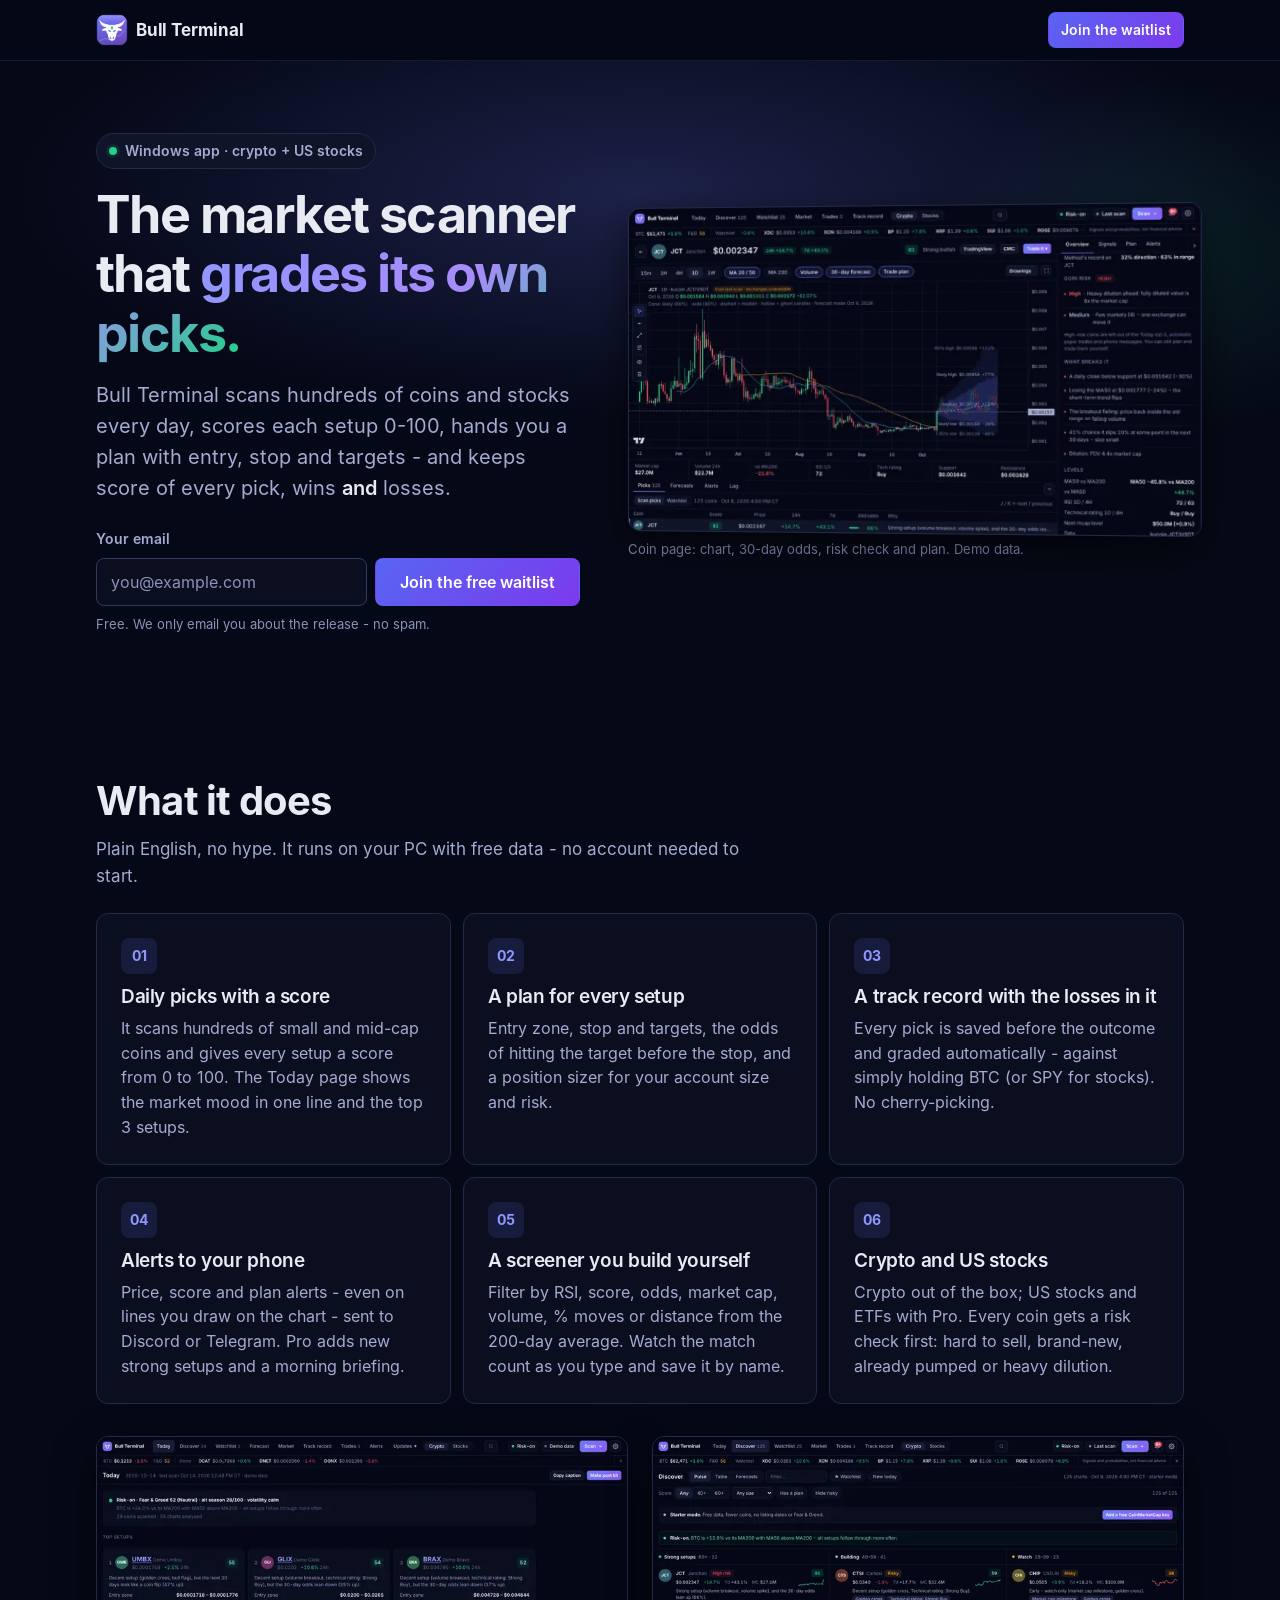
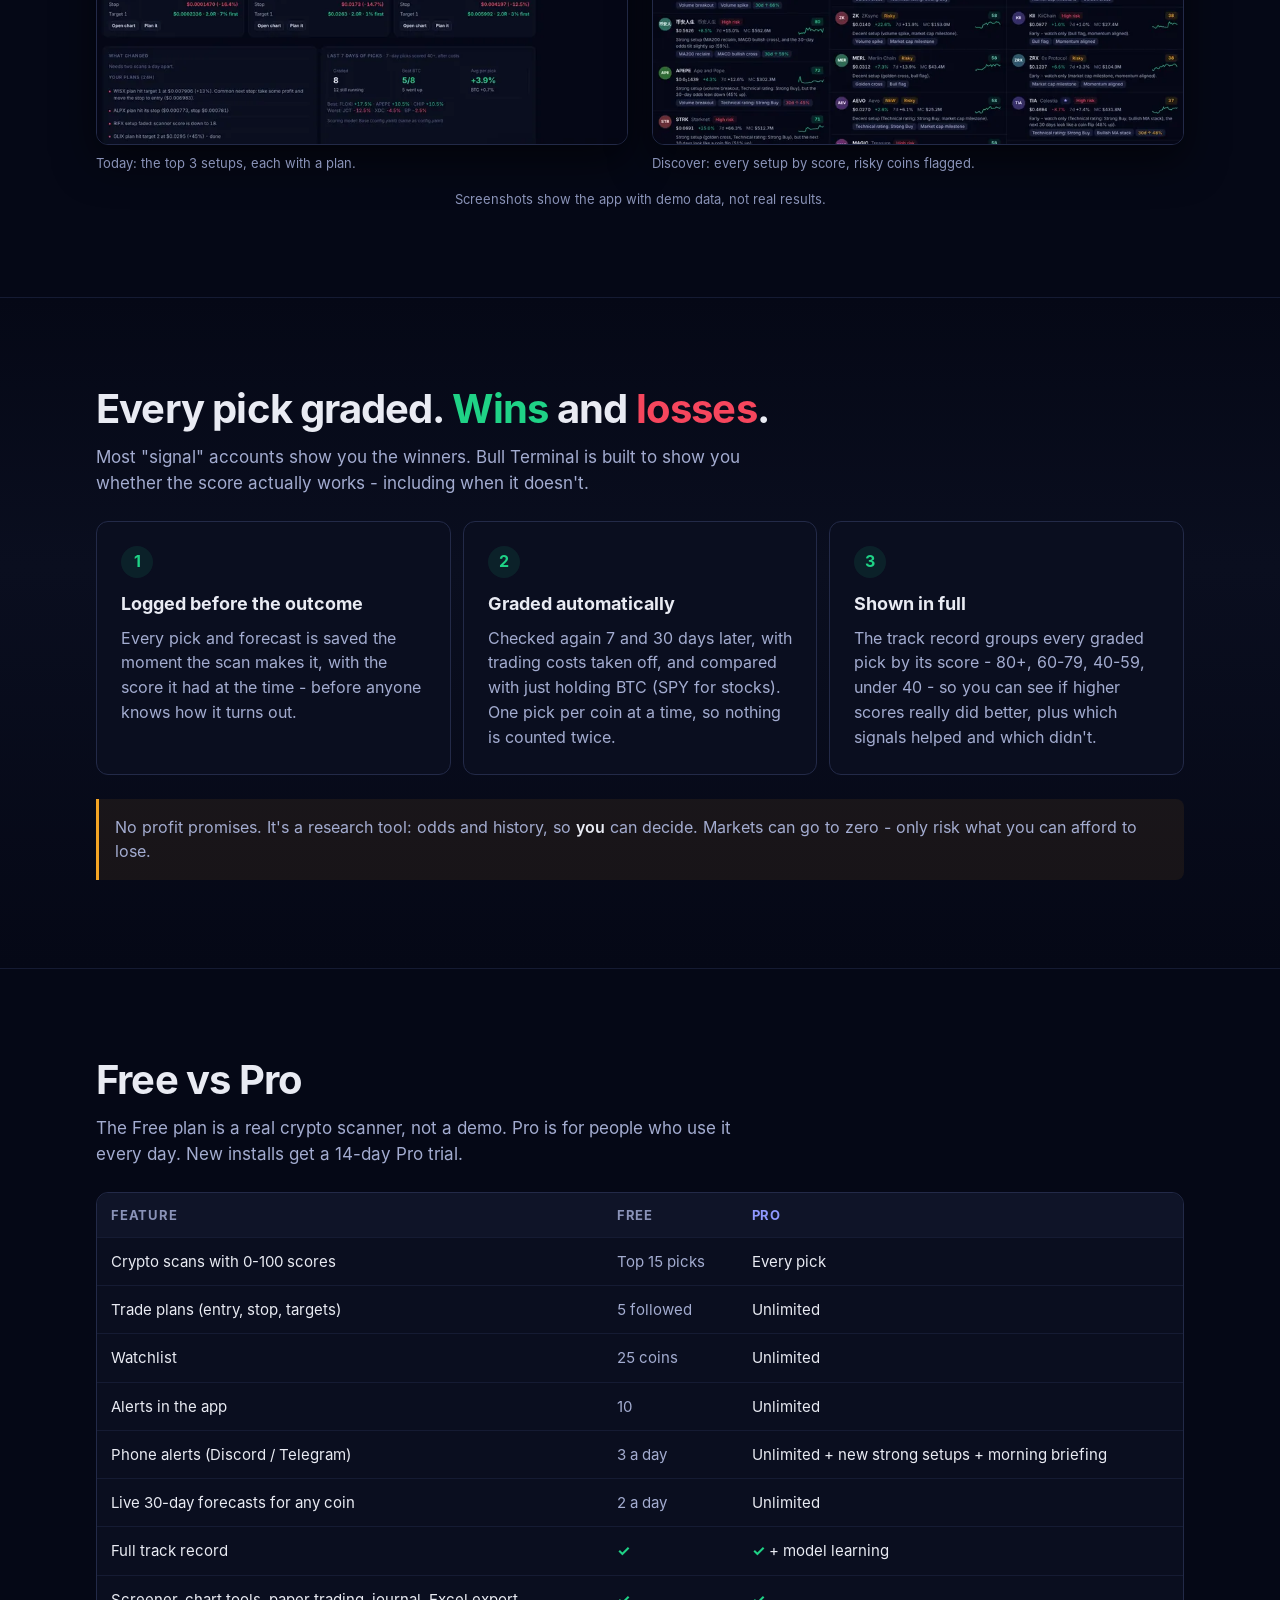
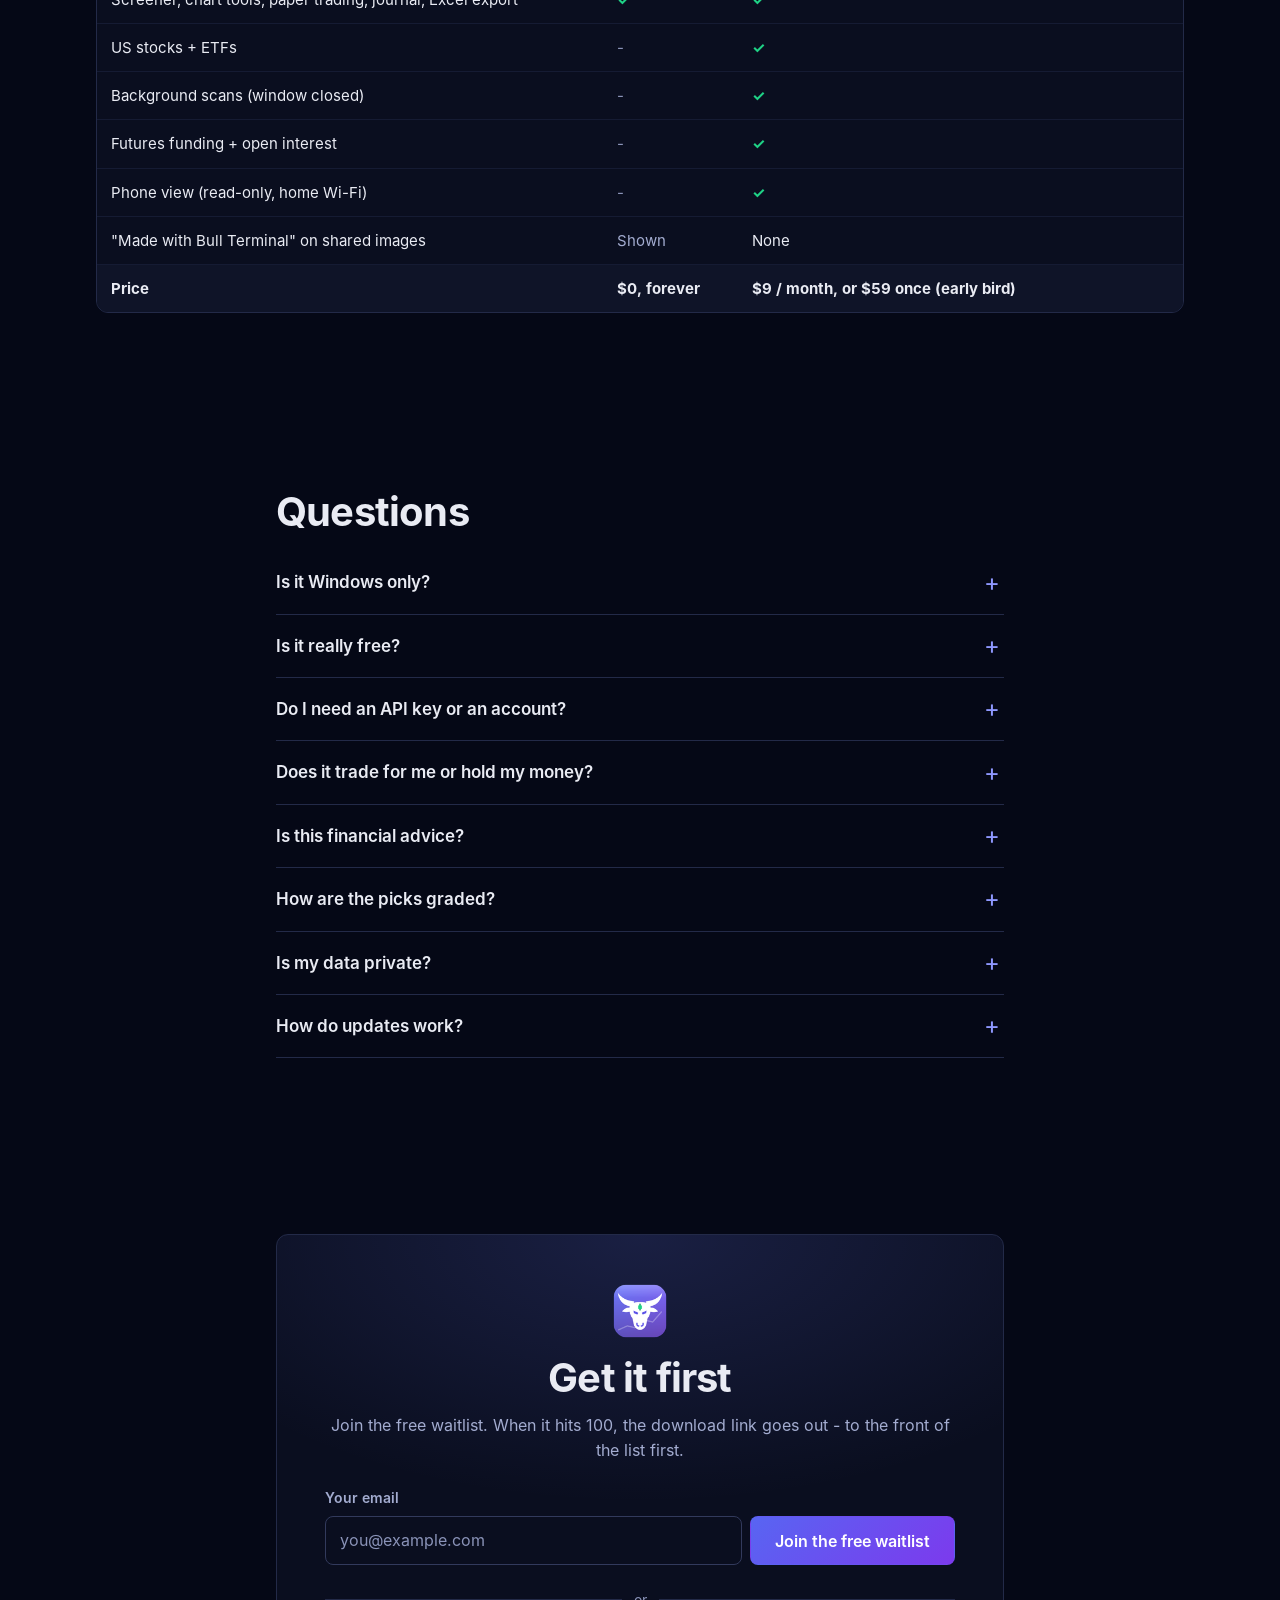
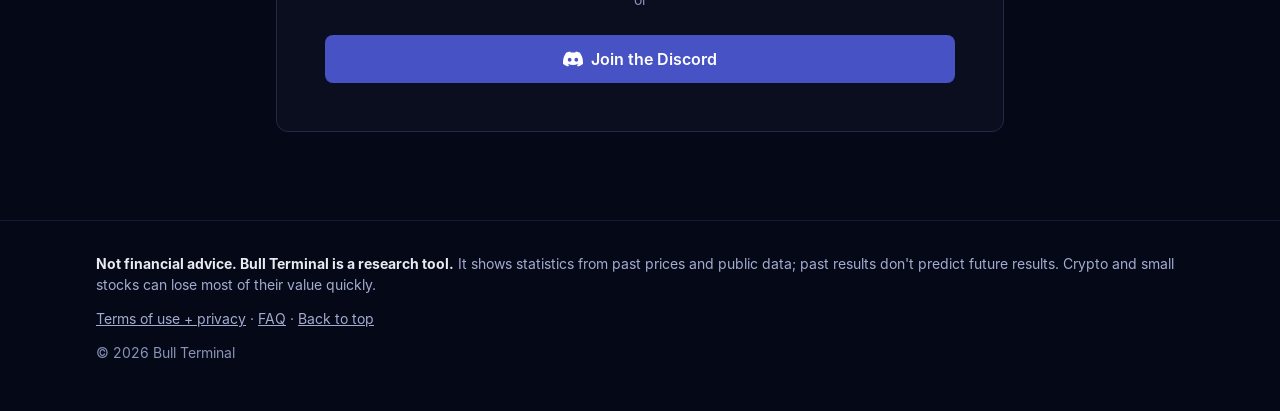
==== index.html @ 9eb9572c "Publish waitlist site" ====
<!doctype html>
<html lang="en">
<head>
<meta charset="utf-8">
<meta name="viewport" content="width=device-width, initial-scale=1">
<title>Bull Terminal - crypto + stock scanner that grades its own picks</title>
<meta name="description" content="Bull Terminal is a Windows app that scans crypto and US stocks, scores every setup 0-100, gives you a plan with entry, stop and targets - and grades every pick, wins and losses. Join the free waitlist.">
<meta name="theme-color" content="#050816">
<link rel="icon" href="favicon.ico" sizes="any">
<link rel="icon" href="img/favicon-32.png" type="image/png" sizes="32x32">
<link rel="apple-touch-icon" href="img/apple-touch-icon.png">

<!-- Share previews. After you connect a domain, change the two "og:url"/"og:image" style addresses to full ones (see README). -->
<meta property="og:type" content="website">
<meta property="og:site_name" content="Bull Terminal">
<meta property="og:title" content="Bull Terminal - the scanner that grades its own picks">
<meta property="og:description" content="Daily crypto + stock picks with a score and a plan, alerts to your phone, and a track record that shows the losses too. Free waitlist.">
<meta property="og:image" content="https://bull-terminal.github.io/bull-terminal-releases/img/share-1200x630.jpg">
<meta property="og:image:width" content="1200">
<meta property="og:image:height" content="630">
<meta property="og:image:alt" content="Bull Terminal logo with the line: the scanner that grades its own picks">
<meta property="og:url" content="https://bull-terminal.github.io/bull-terminal-releases/">
<meta name="twitter:card" content="summary_large_image">
<meta name="twitter:title" content="Bull Terminal - the scanner that grades its own picks">
<meta name="twitter:description" content="Daily crypto + stock picks with a score and a plan, alerts to your phone, and a track record that shows the losses too.">
<meta name="twitter:image" content="https://bull-terminal.github.io/bull-terminal-releases/img/share-1200x630.jpg">

<link rel="preload" href="fonts/Inter-Bold.woff2" as="font" type="font/woff2" crossorigin>
<link rel="stylesheet" href="css/site.css">
<script src="js/main.js" defer></script>
</head>
<body>
<a class="skip" href="#main">Skip to content</a>

<header class="top">
  <div class="wrap top-in">
    <a class="brand" href="#top" aria-label="Bull Terminal - back to top">
      <img src="img/logo-96.png" width="32" height="32" alt="">
      <span>Bull Terminal</span>
    </a>
    <a class="btn sm" href="#join">Join the waitlist</a>
  </div>
</header>

<main id="main">

<!-- 1. HERO -->
<section class="hero" id="top">
  <div class="wrap hero-in">
    <div class="hero-copy">
      <p class="eyebrow"><span class="dot" aria-hidden="true"></span> Windows app · crypto + US stocks</p>
      <h1>The market scanner that <span class="grad">grades its own picks.</span></h1>
      <p class="lead">Bull Terminal scans hundreds of coins and stocks every day, scores each setup 0-100, hands you a plan with entry, stop and targets - and keeps score of every pick, wins <em>and</em> losses.</p>

      <form class="signup" action="soon.html" method="get" data-waitlist>
        <label for="email-1">Your email</label>
        <div class="field-row">
          <input id="email-1" type="email" name="email" autocomplete="email" inputmode="email" placeholder="you@example.com" required>
          <button class="btn" type="submit">Join the free waitlist</button>
        </div>
        <input type="hidden" name="ref" value="" data-ref>
        <input type="hidden" name="source" value="hero">
        <p class="fine">Free. We only email you about the release - no spam.</p>
        <p class="msg" role="status" aria-live="polite" data-msg></p>
      </form>
    </div>

    <figure class="shot hero-shot">
      <img src="img/hero-coin-760.webp"
           srcset="img/hero-coin-760.webp 760w, img/hero-coin-1400.webp 1400w"
           sizes="(min-width: 960px) 620px, 100vw"
           width="1400" height="810" fetchpriority="high"
           alt="Bull Terminal coin page: a candle chart with moving averages and a 30-day forecast cone, a trade plan, and a coin-risk panel listing liquidity and dilution warnings.">
      <figcaption>Coin page: chart, 30-day odds, risk check and plan. Demo data.</figcaption>
    </figure>
  </div>
</section>

<!-- REFERRAL (shown after sign-up) -->
<section class="refer" id="refer" hidden aria-labelledby="refer-h" tabindex="-1">
  <div class="wrap">
    <div class="card refer-card">
      <p class="eyebrow ok"><span class="dot" aria-hidden="true"></span> You're on the list</p>
      <h2 id="refer-h">Move up the list - share your link</h2>
      <p class="muted">Every friend who joins through your link moves you closer to the front. When the waitlist hits 100, the download goes out to the front of the list first.</p>

      <label class="lbl" for="ref-link">Your link</label>
      <div class="field-row">
        <input id="ref-link" type="text" readonly data-ref-link>
        <button class="btn" type="button" data-copy="ref-link">Copy link</button>
      </div>

      <div class="posts">
        <div class="post">
          <label class="lbl" for="post-x">Post on X</label>
          <textarea id="post-x" rows="4" readonly data-post="x"></textarea>
          <button class="btn sec sm" type="button" data-copy="post-x">Copy</button>
        </div>
        <div class="post">
          <label class="lbl" for="post-tt">TikTok bio</label>
          <textarea id="post-tt" rows="2" readonly data-post="tiktok"></textarea>
          <button class="btn sec sm" type="button" data-copy="post-tt">Copy</button>
        </div>
        <div class="post">
          <label class="lbl" for="post-dc">Discord</label>
          <textarea id="post-dc" rows="4" readonly data-post="discord"></textarea>
          <button class="btn sec sm" type="button" data-copy="post-dc">Copy</button>
        </div>
      </div>
      <p class="fine">Your link carries a short code, never your email.</p>
    </div>
  </div>
</section>

<!-- 2. WHAT IT DOES -->
<section class="sec" id="features" aria-labelledby="feat-h">
  <div class="wrap">
    <h2 id="feat-h">What it does</h2>
    <p class="sub">Plain English, no hype. It runs on your PC with free data - no account needed to start.</p>
    <ul class="cards">
      <li class="card feat">
        <span class="ic" aria-hidden="true">01</span>
        <h3>Daily picks with a score</h3>
        <p>It scans hundreds of small and mid-cap coins and gives every setup a score from 0 to 100. The Today page shows the market mood in one line and the top 3 setups.</p>
      </li>
      <li class="card feat">
        <span class="ic" aria-hidden="true">02</span>
        <h3>A plan for every setup</h3>
        <p>Entry zone, stop and targets, the odds of hitting the target before the stop, and a position sizer for your account size and risk.</p>
      </li>
      <li class="card feat">
        <span class="ic" aria-hidden="true">03</span>
        <h3>A track record with the losses in it</h3>
        <p>Every pick is saved before the outcome and graded automatically - against simply holding BTC (or SPY for stocks). No cherry-picking.</p>
      </li>
      <li class="card feat">
        <span class="ic" aria-hidden="true">04</span>
        <h3>Alerts to your phone</h3>
        <p>Price, score and plan alerts - even on lines you draw on the chart - sent to Discord or Telegram. Pro adds new strong setups and a morning briefing.</p>
      </li>
      <li class="card feat">
        <span class="ic" aria-hidden="true">05</span>
        <h3>A screener you build yourself</h3>
        <p>Filter by RSI, score, odds, market cap, volume, % moves or distance from the 200-day average. Watch the match count as you type and save it by name.</p>
      </li>
      <li class="card feat">
        <span class="ic" aria-hidden="true">06</span>
        <h3>Crypto and US stocks</h3>
        <p>Crypto out of the box; US stocks and ETFs with Pro. Every coin gets a risk check first: hard to sell, brand-new, already pumped or heavy dilution.</p>
      </li>
    </ul>

    <div class="gallery">
      <figure class="shot">
        <img src="img/today-760.webp" srcset="img/today-760.webp 760w, img/today-1400.webp 1400w"
             sizes="(min-width: 960px) 540px, 100vw" width="1400" height="810" loading="lazy" decoding="async"
             alt="The Today page: market mood in one line and the top 3 setups, each with an entry zone, a stop and a first target.">
        <figcaption>Today: the top 3 setups, each with a plan.</figcaption>
      </figure>
      <figure class="shot">
        <img src="img/discover-760.webp" srcset="img/discover-760.webp 760w, img/discover-1400.webp 1400w"
             sizes="(min-width: 960px) 540px, 100vw" width="1400" height="810" loading="lazy" decoding="async"
             alt="The Discover page: coins sorted into Strong setups, Building and Watch columns, with scores, signals and risk badges.">
        <figcaption>Discover: every setup by score, risky coins flagged.</figcaption>
      </figure>
    </div>
    <p class="fine center">Screenshots show the app with demo data, not real results.</p>
  </div>
</section>

<!-- 3. PROOF -->
<section class="sec proof" id="proof" aria-labelledby="proof-h">
  <div class="wrap">
    <h2 id="proof-h">Every pick graded. <span class="up">Wins</span> and <span class="down">losses</span>.</h2>
    <p class="sub">Most "signal" accounts show you the winners. Bull Terminal is built to show you whether the score actually works - including when it doesn't.</p>
    <ol class="steps">
      <li class="card">
        <b>Logged before the outcome</b>
        <p>Every pick and forecast is saved the moment the scan makes it, with the score it had at the time - before anyone knows how it turns out.</p>
      </li>
      <li class="card">
        <b>Graded automatically</b>
        <p>Checked again 7 and 30 days later, with trading costs taken off, and compared with just holding BTC (SPY for stocks). One pick per coin at a time, so nothing is counted twice.</p>
      </li>
      <li class="card">
        <b>Shown in full</b>
        <p>The track record groups every graded pick by its score - 80+, 60-79, 40-59, under 40 - so you can see if higher scores really did better, plus which signals helped and which didn't.</p>
      </li>
    </ol>
    <p class="note">No profit promises. It's a research tool: odds and history, so <em>you</em> can decide. Markets can go to zero - only risk what you can afford to lose.</p>
  </div>
</section>

<!-- 4. FREE VS PRO -->
<section class="sec" id="plans" aria-labelledby="plans-h">
  <div class="wrap">
    <h2 id="plans-h">Free vs Pro</h2>
    <p class="sub">The Free plan is a real crypto scanner, not a demo. Pro is for people who use it every day. New installs get a 14-day Pro trial.</p>
    <div class="table-wrap" role="region" aria-labelledby="plans-h" tabindex="0">
      <table class="plans">
        <caption class="sr">Free plan compared with Pro</caption>
        <thead>
          <tr><th scope="col">Feature</th><th scope="col">Free</th><th scope="col" class="pro">Pro</th></tr>
        </thead>
        <tbody>
          <tr><th scope="row">Crypto scans with 0-100 scores</th><td>Top 15 picks</td><td>Every pick</td></tr>
          <tr><th scope="row">Trade plans (entry, stop, targets)</th><td>5 followed</td><td>Unlimited</td></tr>
          <tr><th scope="row">Watchlist</th><td>25 coins</td><td>Unlimited</td></tr>
          <tr><th scope="row">Alerts in the app</th><td>10</td><td>Unlimited</td></tr>
          <tr><th scope="row">Phone alerts (Discord / Telegram)</th><td>3 a day</td><td>Unlimited + new strong setups + morning briefing</td></tr>
          <tr><th scope="row">Live 30-day forecasts for any coin</th><td>2 a day</td><td>Unlimited</td></tr>
          <tr><th scope="row">Full track record</th><td><span class="yes" aria-label="Included">✓</span></td><td><span class="yes" aria-label="Included">✓</span> + model learning</td></tr>
          <tr><th scope="row">Screener, chart tools, paper trading, journal, Excel export</th><td><span class="yes" aria-label="Included">✓</span></td><td><span class="yes" aria-label="Included">✓</span></td></tr>
          <tr><th scope="row">US stocks + ETFs</th><td><span class="no" aria-label="Not included">-</span></td><td><span class="yes" aria-label="Included">✓</span></td></tr>
          <tr><th scope="row">Background scans (window closed)</th><td><span class="no" aria-label="Not included">-</span></td><td><span class="yes" aria-label="Included">✓</span></td></tr>
          <tr><th scope="row">Futures funding + open interest</th><td><span class="no" aria-label="Not included">-</span></td><td><span class="yes" aria-label="Included">✓</span></td></tr>
          <tr><th scope="row">Phone view (read-only, home Wi-Fi)</th><td><span class="no" aria-label="Not included">-</span></td><td><span class="yes" aria-label="Included">✓</span></td></tr>
          <tr><th scope="row">"Made with Bull Terminal" on shared images</th><td>Shown</td><td>None</td></tr>
          <tr class="price"><th scope="row">Price</th><td>$0, forever</td><td>$9 / month, or $59 once (early bird)</td></tr>
        </tbody>
      </table>
    </div>
  </div>
</section>

<!-- 5. FAQ -->
<section class="sec" id="faq" aria-labelledby="faq-h">
  <div class="wrap narrow">
    <h2 id="faq-h">Questions</h2>
    <details>
      <summary>Is it Windows only?</summary>
      <p>Yes, for now: Windows 10 and 11. A Mac version is planned for later. Phone alerts go to Discord or Telegram, so they work on any phone.</p>
    </details>
    <details>
      <summary>Is it really free?</summary>
      <p>Yes. The Free plan is the full crypto scanner and never expires. Pro is optional, and every new install gets a 14-day Pro trial first. Nothing you save is deleted when the trial ends.</p>
    </details>
    <details>
      <summary>Do I need an API key or an account?</summary>
      <p>No. It starts with free data and no sign-up. A free CoinMarketCap key (about 2 minutes to get) unlocks full scans. Stocks (Pro) need a free Alpaca account.</p>
    </details>
    <details>
      <summary>Does it trade for me or hold my money?</summary>
      <p>No. It never places orders and never holds money or crypto. Paper trading uses pretend money, and "Trade it" just opens your exchange's own site.</p>
    </details>
    <details>
      <summary>Is this financial advice?</summary>
      <p>No. Bull Terminal is a scanner and research tool that shows statistics - scores, odds and past results. You make your own decisions.</p>
    </details>
    <details>
      <summary>How are the picks graded?</summary>
      <p>Each pick is saved when the scan makes it, then checked 7 and 30 days later against holding BTC (or SPY for stocks), with trading costs taken off. Losses stay in the record.</p>
    </details>
    <details>
      <summary>Is my data private?</summary>
      <p>Everything stays on your PC - your keys, watchlists, plans and trades. The app has no accounts, no tracking and no analytics.</p>
    </details>
    <details>
      <summary>How do updates work?</summary>
      <p>The app tells you when a new version is out and updates itself with one click. Your settings and data are kept. Updates are signed, so the app only installs real Bull Terminal releases.</p>
    </details>
  </div>
</section>

<!-- 6. SECOND SIGN-UP + DISCORD -->
<section class="sec join" id="join" aria-labelledby="join-h">
  <div class="wrap narrow">
    <div class="card join-card">
      <img src="img/logo-96.png" width="56" height="56" alt="" class="join-logo">
      <h2 id="join-h">Get it first</h2>
      <p class="muted">Join the free waitlist. When it hits 100, the download link goes out - to the front of the list first.</p>
      <form class="signup" action="soon.html" method="get" data-waitlist>
        <label for="email-2">Your email</label>
        <div class="field-row">
          <input id="email-2" type="email" name="email" autocomplete="email" inputmode="email" placeholder="you@example.com" required>
          <button class="btn" type="submit">Join the free waitlist</button>
        </div>
        <input type="hidden" name="ref" value="" data-ref>
        <input type="hidden" name="source" value="bottom">
        <p class="msg" role="status" aria-live="polite" data-msg></p>
      </form>
      <div class="or"><span>or</span></div>
      <a class="btn discord" href="#join" data-discord>
        <svg aria-hidden="true" width="20" height="20" viewBox="0 0 24 24"><path fill="currentColor" d="M20.3 4.4A19.6 19.6 0 0 0 15.4 3l-.6 1.3a18 18 0 0 0-5.6 0L8.6 3a19.6 19.6 0 0 0-4.9 1.5C.6 9.1-.3 13.6.1 18.1a19.8 19.8 0 0 0 6 3l1.3-2a12.8 12.8 0 0 1-2-1l.5-.4a14 14 0 0 0 12.2 0l.5.4-2 1 1.3 2a19.7 19.7 0 0 0 6-3c.5-5.2-.8-9.7-3.6-13.7ZM8 15.4c-1.2 0-2.2-1.1-2.2-2.4s1-2.4 2.2-2.4 2.2 1.1 2.2 2.4-1 2.4-2.2 2.4Zm8 0c-1.2 0-2.2-1.1-2.2-2.4s1-2.4 2.2-2.4 2.2 1.1 2.2 2.4-1 2.4-2.2 2.4Z"/></svg>
        <span data-discord-label>Join the Discord</span>
      </a>
    </div>
  </div>
</section>

</main>

<!-- 7. FOOTER -->
<footer class="foot">
  <div class="wrap foot-in">
    <p><strong>Not financial advice. Bull Terminal is a research tool.</strong> It shows statistics from past prices and public data; past results don't predict future results. Crypto and small stocks can lose most of their value quickly.</p>
    <p class="links"><a href="terms.html">Terms of use + privacy</a> · <a href="#faq">FAQ</a> · <a href="#top">Back to top</a></p>
    <p class="dim">© 2026 Bull Terminal</p>
  </div>
</footer>
</body>
</html>
---- css/site.css ----
/* Bull Terminal waitlist site. Colours, font and spacing tokens are copied from the app (terminal/ui/css/app.css)
   so the page looks like the app. Inter is SIL OFL 1.1 (fonts/OFL.txt) - web use is allowed. */
@font-face{font-family:"Inter";font-weight:400;font-display:swap;src:url(../fonts/Inter-Regular.woff2) format("woff2")}
@font-face{font-family:"Inter";font-weight:600;font-display:swap;src:url(../fonts/Inter-SemiBold.woff2) format("woff2")}
@font-face{font-family:"Inter";font-weight:700;font-display:swap;src:url(../fonts/Inter-Bold.woff2) format("woff2")}

:root{
  /* from the app */
  --bg:#050816; --bg1:#0a0e1f; --bg2:#0f1428; --bg3:#161c35; --bg4:#1e2543;
  --line:#151b33; --line2:#232a48; --line3:#323a5c;
  --tx:#e9ebf3; --tx2:#a3acd0; --tx3:#8a93b8;
  --brand:linear-gradient(135deg,#6d7bff,#8b5cf6); --acc:#6d7bff; --acc2:#8f98ff; --acc-bg:rgba(109,123,255,.13);
  --up:#1fd286; --down:#f6465d; --warn:#f5a524; --info:#3ab7ff;
  --up-bg:rgba(31,210,134,.1); --down-bg:rgba(246,70,93,.1);
  --font:"Inter","Segoe UI Variable Text","Segoe UI",system-ui,-apple-system,sans-serif;
  --s1:4px; --s2:8px; --s3:12px; --s4:16px; --s5:24px; --s6:32px;
  --r-s:6px; --r-m:8px; --r-l:12px;
  --shadow:0 16px 40px rgba(0,0,0,.55);
  /* site only: the app's brand gradient one step darker, so white button text passes WCAG AA (4.6:1+) */
  --btn:linear-gradient(135deg,#5865f2,#7c3aed);
}

*{box-sizing:border-box}
[hidden]{display:none!important}
html{scroll-behavior:smooth;-webkit-text-size-adjust:100%}
section{scroll-margin-top:68px}
@media (prefers-reduced-motion:reduce){html{scroll-behavior:auto}*{animation:none!important;transition:none!important}}
body{margin:0;background:var(--bg);color:var(--tx);font:16px/1.55 var(--font);-webkit-font-smoothing:antialiased;overflow-x:hidden}
img{max-width:100%;height:auto;display:block}
a{color:var(--acc2)}
a:hover{color:var(--tx)}
h1,h2,h3{line-height:1.15;letter-spacing:-.02em;margin:0}
p{margin:0}
:focus-visible{outline:2px solid var(--acc2);outline-offset:2px;border-radius:4px}
.sr{position:absolute;width:1px;height:1px;overflow:hidden;clip:rect(0 0 0 0);white-space:nowrap}
.skip{position:absolute;left:-999px;top:8px;z-index:20;background:var(--bg3);color:var(--tx);padding:8px 12px;border-radius:var(--r-m)}
.skip:focus{left:8px}

.wrap{width:100%;max-width:1120px;margin:0 auto;padding:0 var(--s4)}
.narrow{max-width:760px}
.muted{color:var(--tx2)}
.dim{color:var(--tx3)}
.up{color:var(--up)}.down{color:var(--down)}
.center{text-align:center}
.card{background:var(--bg1);border:1px solid var(--line2);border-radius:var(--r-l)}

/* buttons - same shape as the app's .btn, a little bigger for thumbs */
.btn{display:inline-flex;align-items:center;justify-content:center;gap:var(--s2);min-height:48px;padding:0 var(--s5);border-radius:var(--r-m);
  border:1px solid transparent;background:var(--btn);color:#fff;font:600 16px/1 var(--font);text-decoration:none;cursor:pointer;white-space:nowrap}
.btn:hover{filter:brightness(1.12);color:#fff}
.btn:disabled{opacity:.6;cursor:default}
.btn.sm{min-height:36px;padding:0 var(--s3);font-size:14px}
.btn.sec{background:var(--bg2);border-color:var(--line3);color:var(--tx)}
.btn.sec:hover{background:var(--bg3)}

/* header */
.top{position:sticky;top:0;z-index:10;background:rgba(5,8,22,.86);backdrop-filter:blur(10px);-webkit-backdrop-filter:blur(10px);border-bottom:1px solid var(--line)}
.top-in{display:flex;align-items:center;justify-content:space-between;height:60px}
.brand{display:flex;align-items:center;gap:var(--s2);color:var(--tx);text-decoration:none;font-weight:700;font-size:17px;letter-spacing:-.01em}
.brand img{width:32px;height:32px;border-radius:8px}

/* hero */
.hero{position:relative;padding:var(--s6) 0 var(--s5);overflow:hidden}
.hero::before{content:"";position:absolute;inset:-30% -20% auto;height:640px;pointer-events:none;
  background:radial-gradient(closest-side,rgba(109,123,255,.22),transparent 70%),radial-gradient(closest-side at 80% 60%,rgba(31,210,134,.10),transparent 70%)}
.hero-in{position:relative;display:grid;gap:var(--s6)}
.eyebrow{display:inline-flex;align-items:center;gap:var(--s2);font-size:14px;font-weight:600;color:var(--tx2);
  background:var(--bg2);border:1px solid var(--line2);padding:6px 12px;border-radius:999px;margin-bottom:var(--s4)}
.eyebrow .dot{width:8px;height:8px;border-radius:50%;background:var(--up);box-shadow:0 0 0 3px var(--up-bg)}
.eyebrow.ok{color:var(--up)}
h1{font-size:clamp(34px,8.6vw,52px);font-weight:700;letter-spacing:-.03em}
.grad{background:linear-gradient(135deg,#8f98ff,#a78bfa 55%,#1fd286);-webkit-background-clip:text;background-clip:text;color:transparent}
.lead{margin-top:var(--s4);font-size:clamp(17px,4.4vw,20px);color:var(--tx2);max-width:36em}
.lead em{color:var(--tx);font-style:normal;font-weight:600}

/* sign-up form */
.signup{margin-top:var(--s5)}
.signup label,.lbl{display:block;font-size:14px;font-weight:600;color:var(--tx2);margin-bottom:var(--s2)}
.field-row{display:flex;flex-direction:column;gap:var(--s2)}
input[type=email],input[type=text],textarea{width:100%;min-height:48px;padding:12px 14px;border-radius:var(--r-m);border:1px solid var(--line3);
  background:var(--bg1);color:var(--tx);font:16px/1.4 var(--font)}
textarea{resize:none;font-size:15px}
input::placeholder{color:var(--tx3)}
input:focus,textarea:focus{border-color:var(--acc);outline:none;box-shadow:0 0 0 3px var(--acc-bg)}
.fine{margin-top:var(--s2);font-size:13px;color:var(--tx3)}
.msg{margin-top:var(--s2);font-size:15px;min-height:0}
.msg:empty{display:none}
.msg.ok{color:var(--up)}.msg.err{color:#ff8a9a}.msg.info{color:var(--acc2)}

/* screenshots */
.shot{margin:0}
.shot img{border-radius:var(--r-l);border:1px solid var(--line2);box-shadow:var(--shadow);background:var(--bg1)}
.shot figcaption{margin-top:var(--s2);font-size:13px;color:var(--tx3)}

/* sections */
.sec{padding:56px 0}
.sec h2{font-size:clamp(28px,6.6vw,40px);font-weight:700}
.sub{margin-top:var(--s3);color:var(--tx2);font-size:17px;max-width:40em}

.cards{list-style:none;padding:0;margin:var(--s5) 0 0;display:grid;gap:var(--s3)}
.feat{padding:var(--s5)}
.feat .ic{display:inline-grid;place-items:center;width:36px;height:36px;border-radius:var(--r-m);background:var(--acc-bg);color:var(--acc2);font-weight:700;font-size:14px}
.feat h3{margin-top:var(--s3);font-size:19px;font-weight:600}
.feat p{margin-top:var(--s2);color:var(--tx2)}
.gallery{display:grid;gap:var(--s5);margin-top:var(--s6)}
.gallery + .fine{margin-top:var(--s4)}

/* proof */
.proof{background:linear-gradient(180deg,var(--bg),var(--bg1) 40%,var(--bg));border-top:1px solid var(--line);border-bottom:1px solid var(--line)}
.steps{list-style:none;padding:0;margin:var(--s5) 0 0;display:grid;gap:var(--s3);counter-reset:s}
.steps li{padding:var(--s5);counter-increment:s;position:relative}
.steps li::before{content:counter(s);display:inline-grid;place-items:center;width:32px;height:32px;border-radius:50%;
  background:var(--up-bg);color:var(--up);font-weight:700;margin-bottom:var(--s3)}
.steps b{display:block;font-size:18px}
.steps p{margin-top:var(--s2);color:var(--tx2)}
.note{margin-top:var(--s5);padding:var(--s4);border-left:3px solid var(--warn);background:rgba(245,165,36,.07);border-radius:0 var(--r-m) var(--r-m) 0;color:var(--tx2)}
.note em{color:var(--tx);font-style:normal;font-weight:600}

/* plans table */
.table-wrap{margin-top:var(--s5);overflow-x:auto;border:1px solid var(--line2);border-radius:var(--r-l);background:var(--bg1)}
.plans{width:100%;border-collapse:collapse;font-size:15px}
.plans th,.plans td{padding:12px 14px;text-align:left;vertical-align:top;border-bottom:1px solid var(--line)}
.plans thead th{font-size:13px;text-transform:uppercase;letter-spacing:.06em;color:var(--tx3);background:var(--bg2)}
.plans thead th.pro{color:var(--acc2)}
.plans tbody th{font-weight:400;color:var(--tx)}
.plans td{color:var(--tx2);min-width:96px}
.plans td:last-child{color:var(--tx)}
.plans tr.price th,.plans tr.price td{font-weight:700;color:var(--tx);border-bottom:0;background:var(--bg2)}
.yes{color:var(--up);font-weight:700}
.no{color:var(--tx3)}

/* FAQ */
details{border-bottom:1px solid var(--line2)}
details:first-of-type{margin-top:var(--s4)}
summary{cursor:pointer;list-style:none;padding:18px 36px 18px 0;font-weight:600;font-size:17px;position:relative}
summary::-webkit-details-marker{display:none}
summary::after{content:"+";position:absolute;right:4px;top:50%;transform:translateY(-50%);font-size:24px;font-weight:400;color:var(--acc2)}
details[open] summary::after{content:"−"}
details p{padding:0 0 18px;color:var(--tx2)}

/* bottom sign-up */
.join-card{padding:var(--s6) var(--s5);text-align:center;background:radial-gradient(120% 90% at 50% 0%,rgba(109,123,255,.16),transparent 60%),var(--bg1)}
.join-logo{margin:0 auto var(--s4);border-radius:14px}
.join-card .muted{margin-top:var(--s3)}
.join-card .signup{text-align:left}
.or{display:flex;align-items:center;gap:var(--s3);margin:var(--s5) 0;color:var(--tx3);font-size:14px}
.or::before,.or::after{content:"";flex:1;height:1px;background:var(--line2)}
.btn.discord{width:100%;background:#4752c4}
.btn.discord[aria-disabled=true]{background:var(--bg3);color:var(--tx2);cursor:default;filter:none}

/* referral */
.refer{padding:var(--s5) 0}
.refer:focus{outline:none}
.refer-card{padding:var(--s5);border-color:rgba(31,210,134,.35);background:radial-gradient(100% 80% at 0% 0%,rgba(31,210,134,.10),transparent 60%),var(--bg1)}
.refer-card h2{font-size:clamp(24px,6vw,32px)}
.refer-card > .muted{margin:var(--s3) 0 var(--s5)}
.posts{display:grid;gap:var(--s4);margin-top:var(--s5);align-items:start}
.post{display:grid;gap:var(--s2)}
.post .btn{justify-self:start}

/* footer */
.foot{border-top:1px solid var(--line);padding:var(--s6) 0 48px;font-size:14px;color:var(--tx2)}
.foot-in{display:grid;gap:var(--s3)}
.foot strong{color:var(--tx)}
.links a{color:var(--tx2)}
.links a:hover{color:var(--tx)}

/* ---------- bigger screens ---------- */
@media (min-width:640px){
  .field-row{flex-direction:row}
  .field-row input{flex:1}
  .cards{grid-template-columns:1fr 1fr}
  .posts{grid-template-columns:1fr 1fr 1fr}
}
@media (min-width:960px){
  .hero{padding:72px 0 56px}
  .hero-in{grid-template-columns:minmax(0,1fr) minmax(0,1.15fr);align-items:center;gap:48px}
  .hero-shot img{transform:perspective(1600px) rotateY(-6deg);transform-origin:left center}
  .sec{padding:88px 0}
  .cards{grid-template-columns:repeat(3,1fr)}
  .gallery{grid-template-columns:1fr 1fr}
  .steps{grid-template-columns:repeat(3,1fr)}
  .join-card{padding:48px}
}
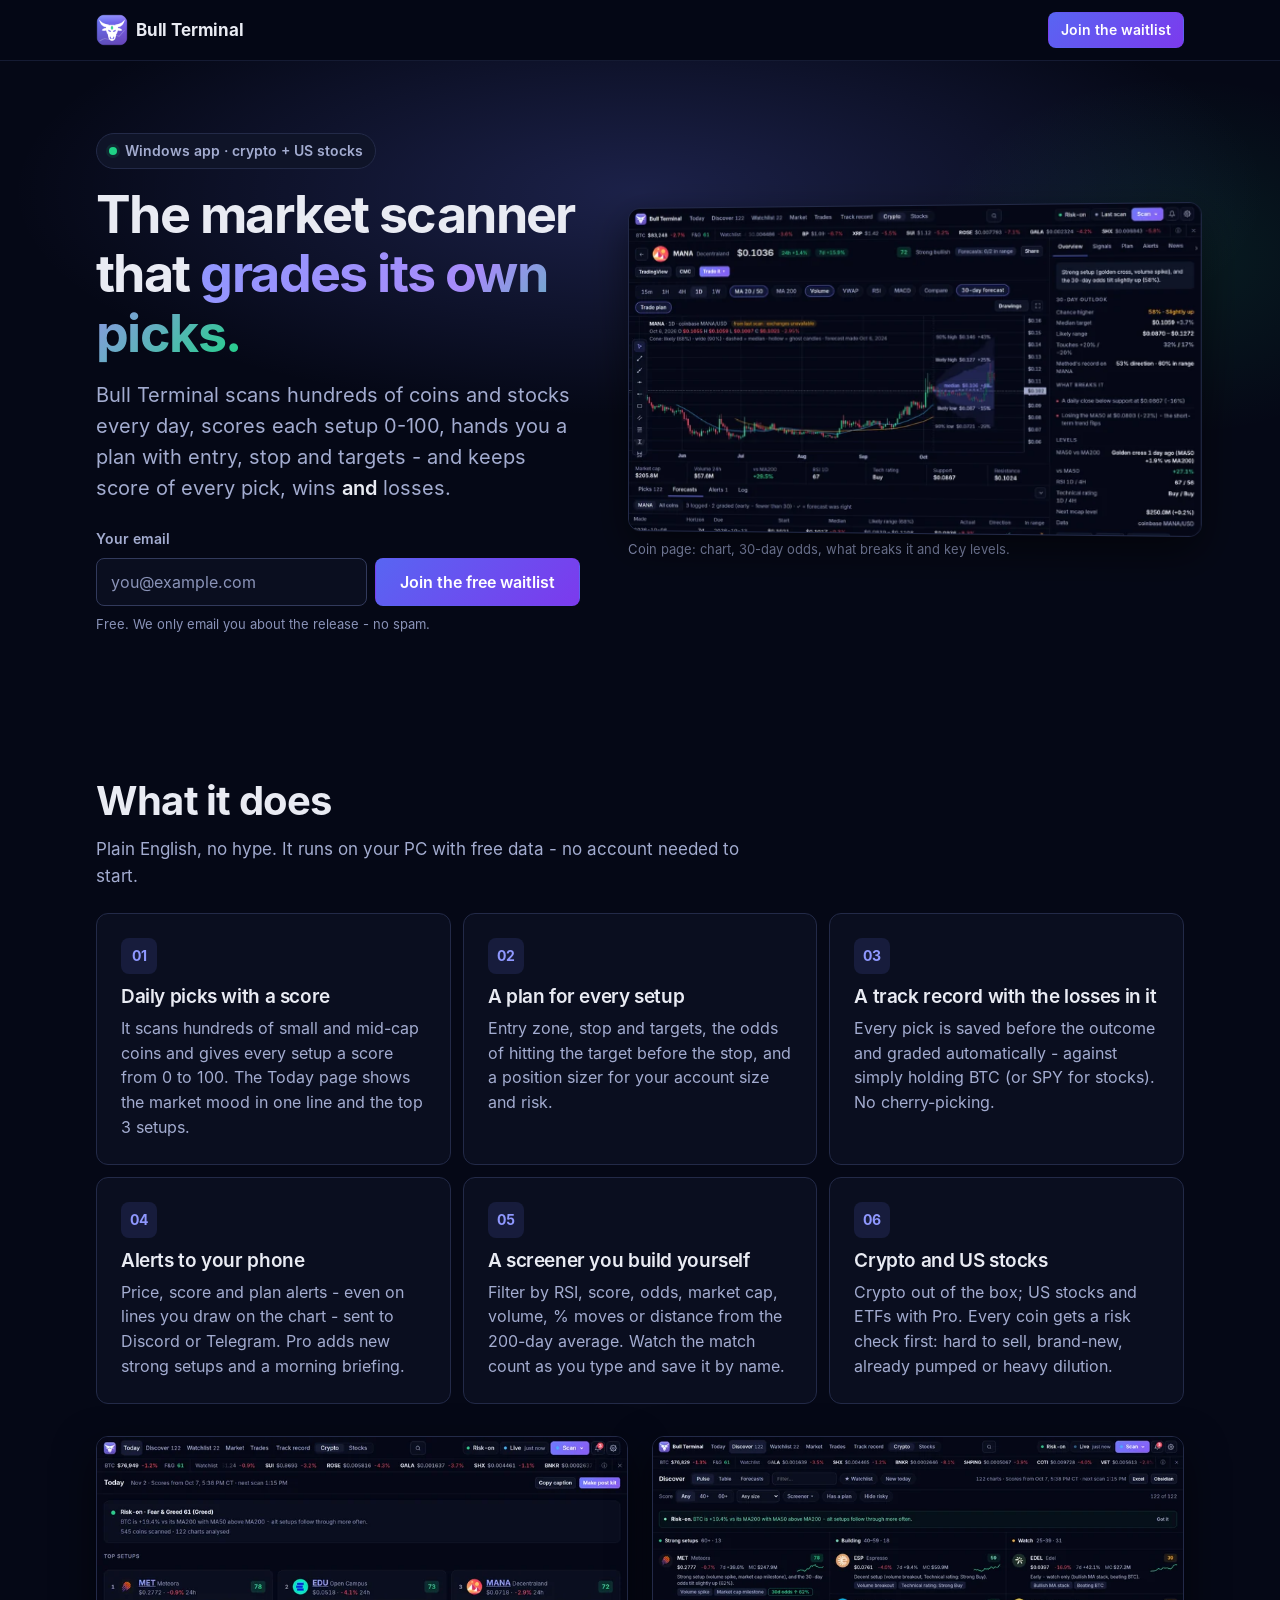
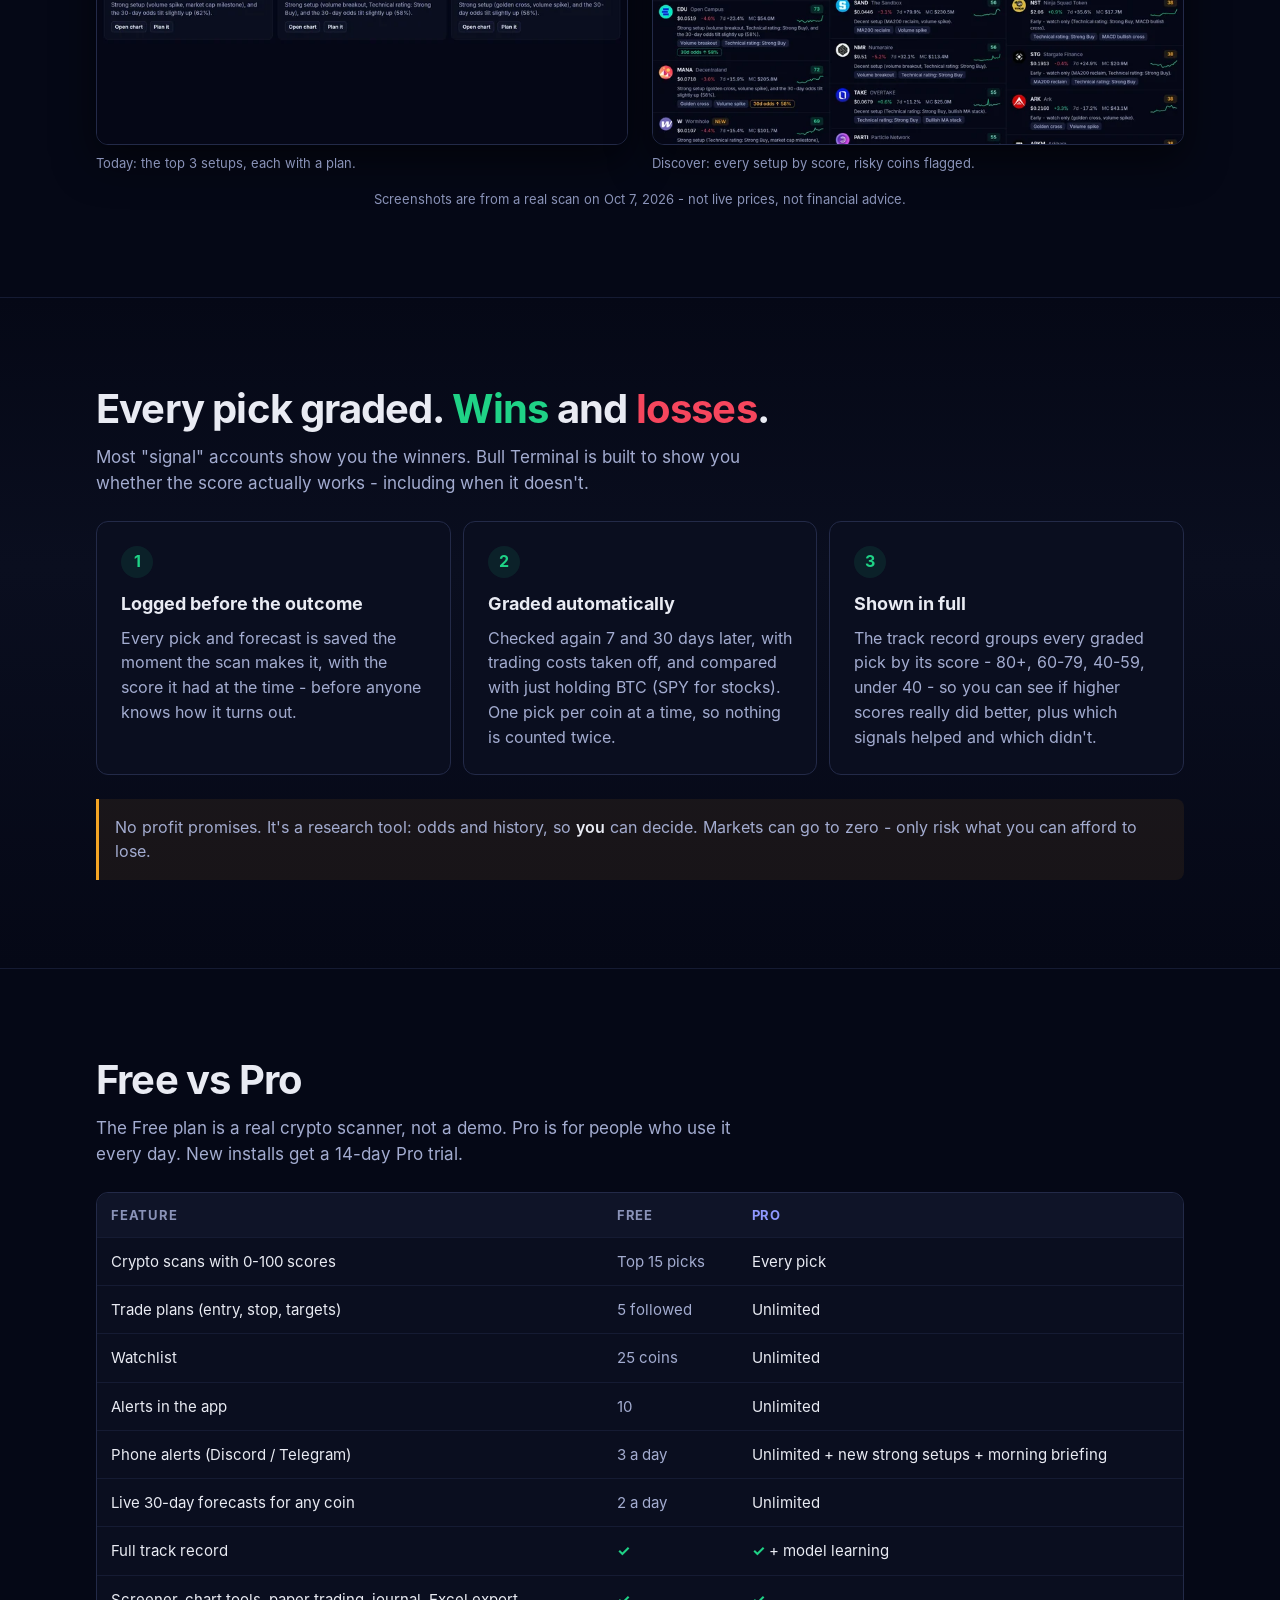
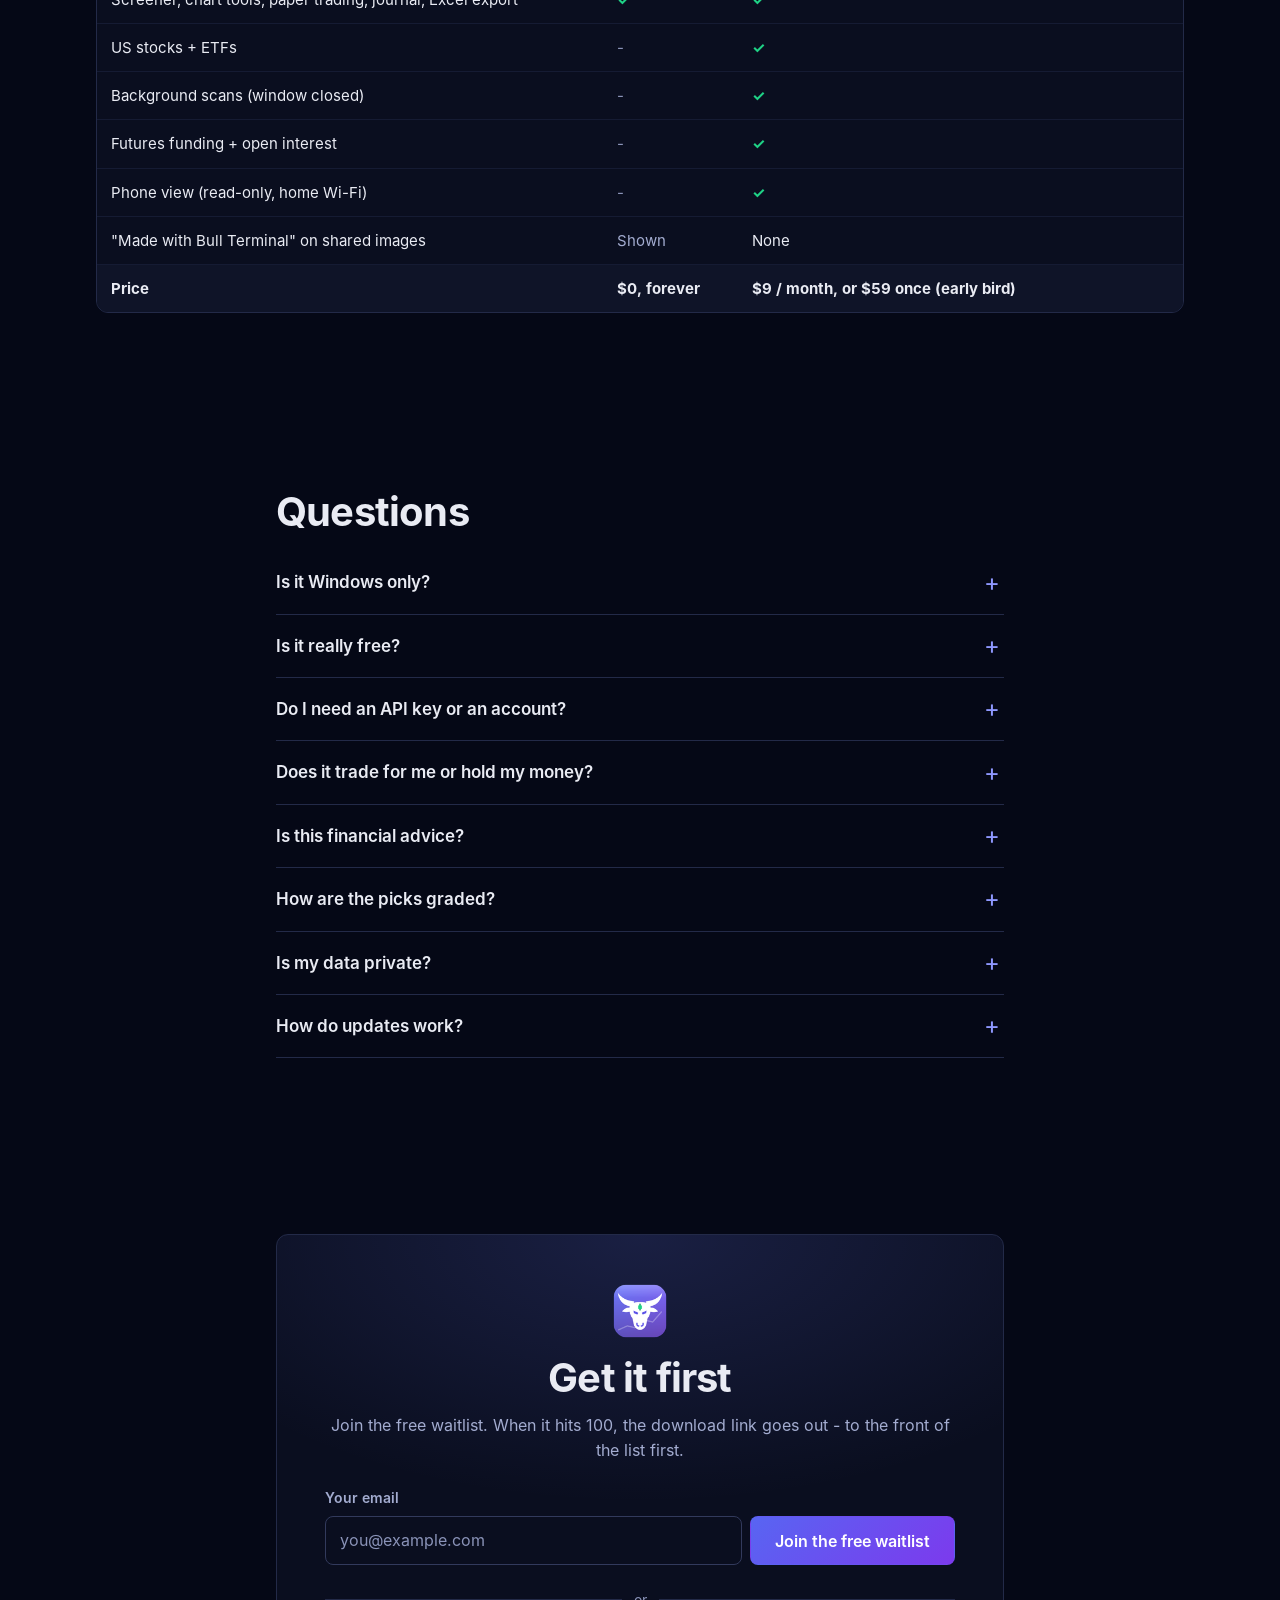
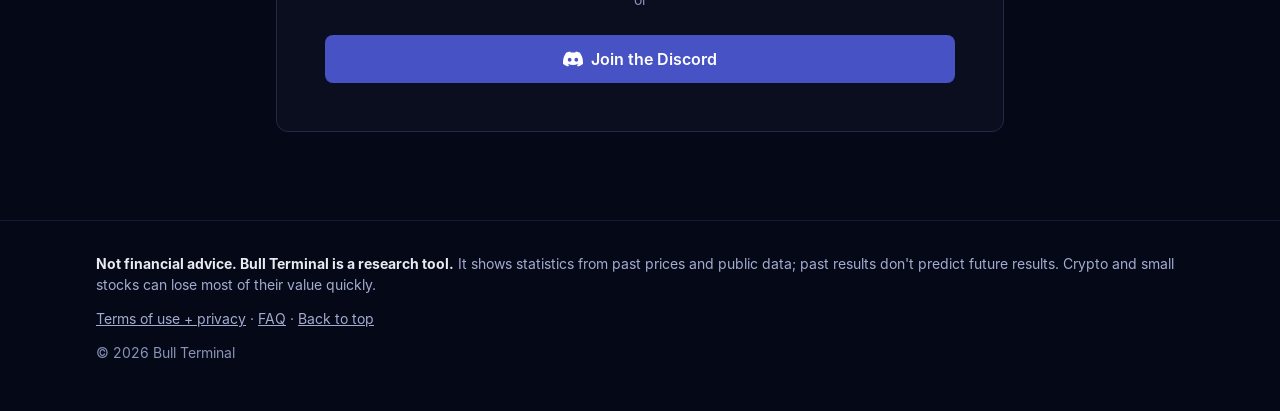
==== commit 03492f3b: "Publish waitlist site" ====
--- a/index.html
+++ b/index.html
@@ -70,8 +70,8 @@
            srcset="img/hero-coin-760.webp 760w, img/hero-coin-1400.webp 1400w"
            sizes="(min-width: 960px) 620px, 100vw"
            width="1400" height="810" fetchpriority="high"
-           alt="Bull Terminal coin page: a candle chart with moving averages and a 30-day forecast cone, a trade plan, and a coin-risk panel listing liquidity and dilution warnings.">
-      <figcaption>Coin page: chart, 30-day odds, risk check and plan. Demo data.</figcaption>
+           alt="Bull Terminal coin page for Decentraland (MANA): a candle chart with moving averages and a 30-day forecast cone, the 30-day outlook, what breaks the setup and key levels.">
+      <figcaption>Coin page: chart, 30-day odds, what breaks it and key levels.</figcaption>
     </figure>
   </div>
 </section>
@@ -154,7 +154,7 @@
       <figure class="shot">
         <img src="img/today-760.webp" srcset="img/today-760.webp 760w, img/today-1400.webp 1400w"
              sizes="(min-width: 960px) 540px, 100vw" width="1400" height="810" loading="lazy" decoding="async"
-             alt="The Today page: market mood in one line and the top 3 setups, each with an entry zone, a stop and a first target.">
+             alt="The Today page: market mood in one line and the top 3 setups, each with a score and a one-line reason.">
         <figcaption>Today: the top 3 setups, each with a plan.</figcaption>
       </figure>
       <figure class="shot">
@@ -164,7 +164,7 @@
         <figcaption>Discover: every setup by score, risky coins flagged.</figcaption>
       </figure>
     </div>
-    <p class="fine center">Screenshots show the app with demo data, not real results.</p>
+    <p class="fine center">Screenshots are from a real scan on Oct 7, 2026 - not live prices, not financial advice.</p>
   </div>
 </section>
 
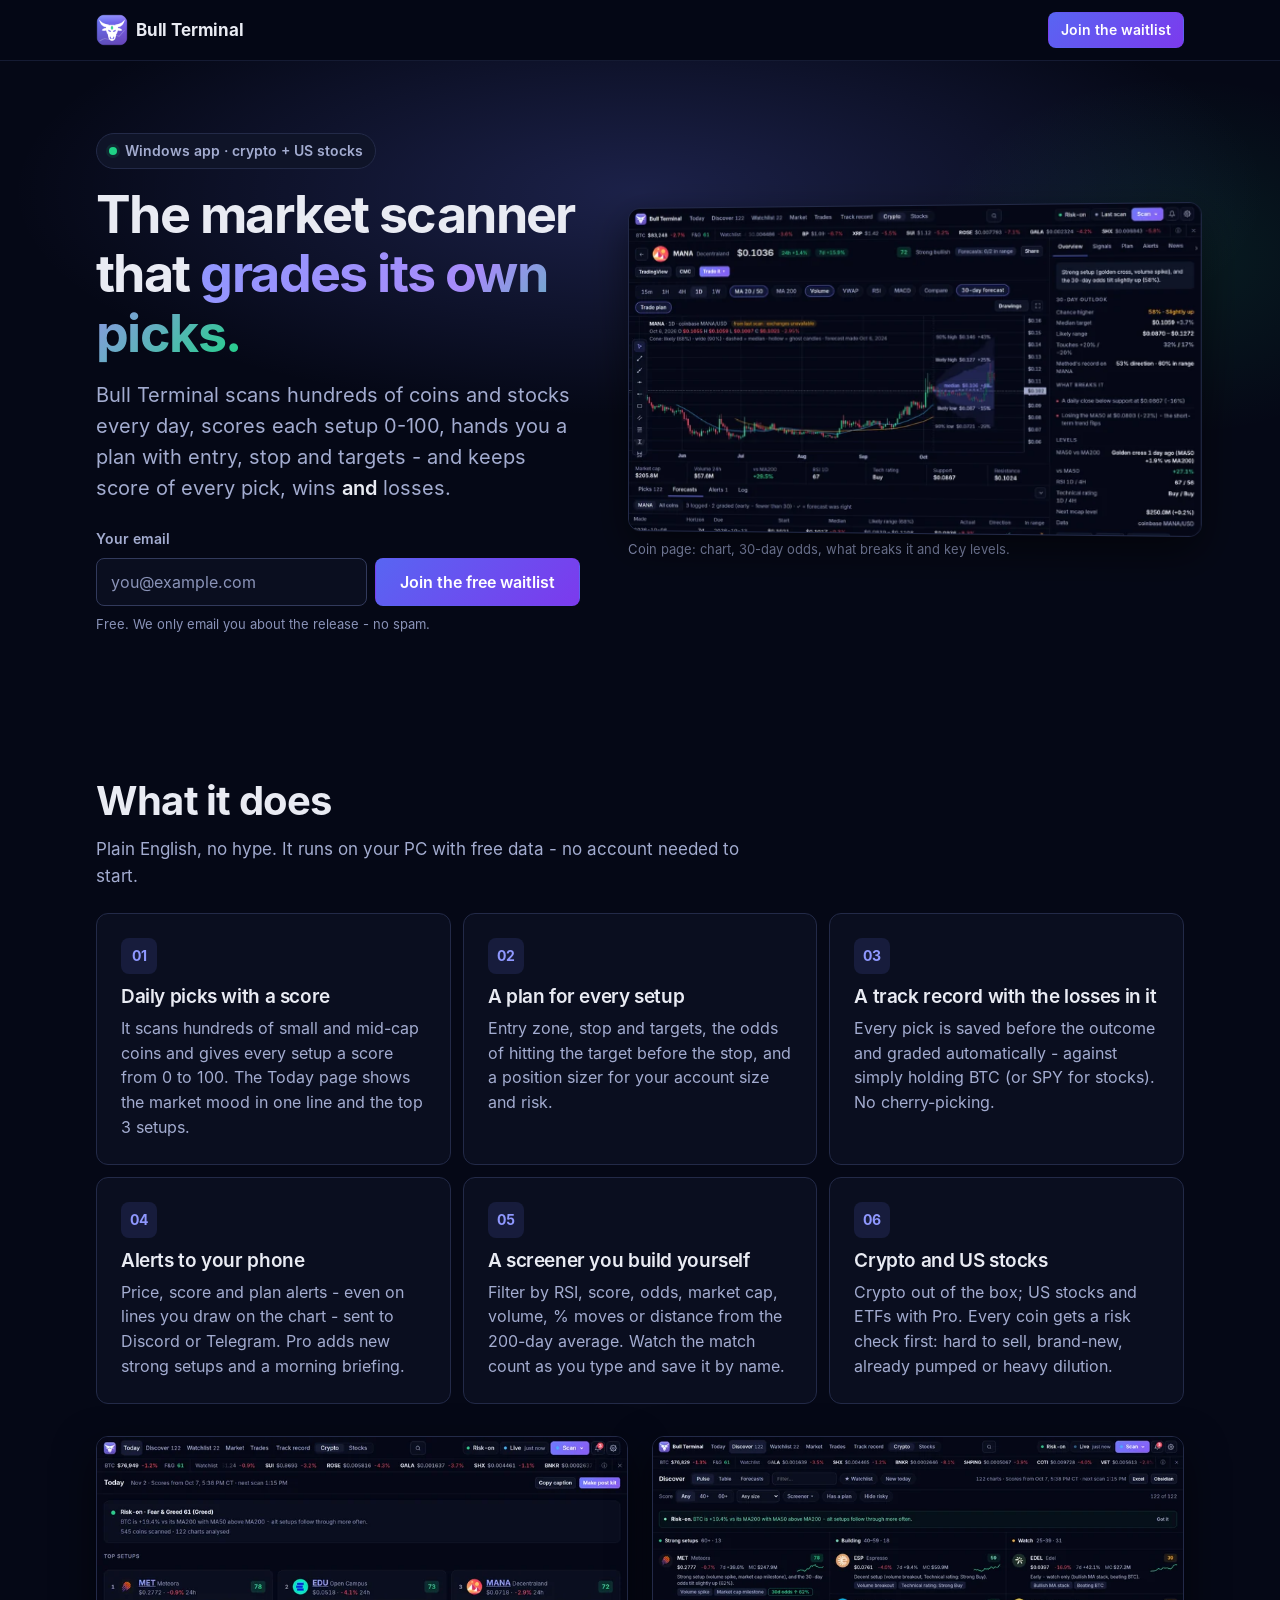
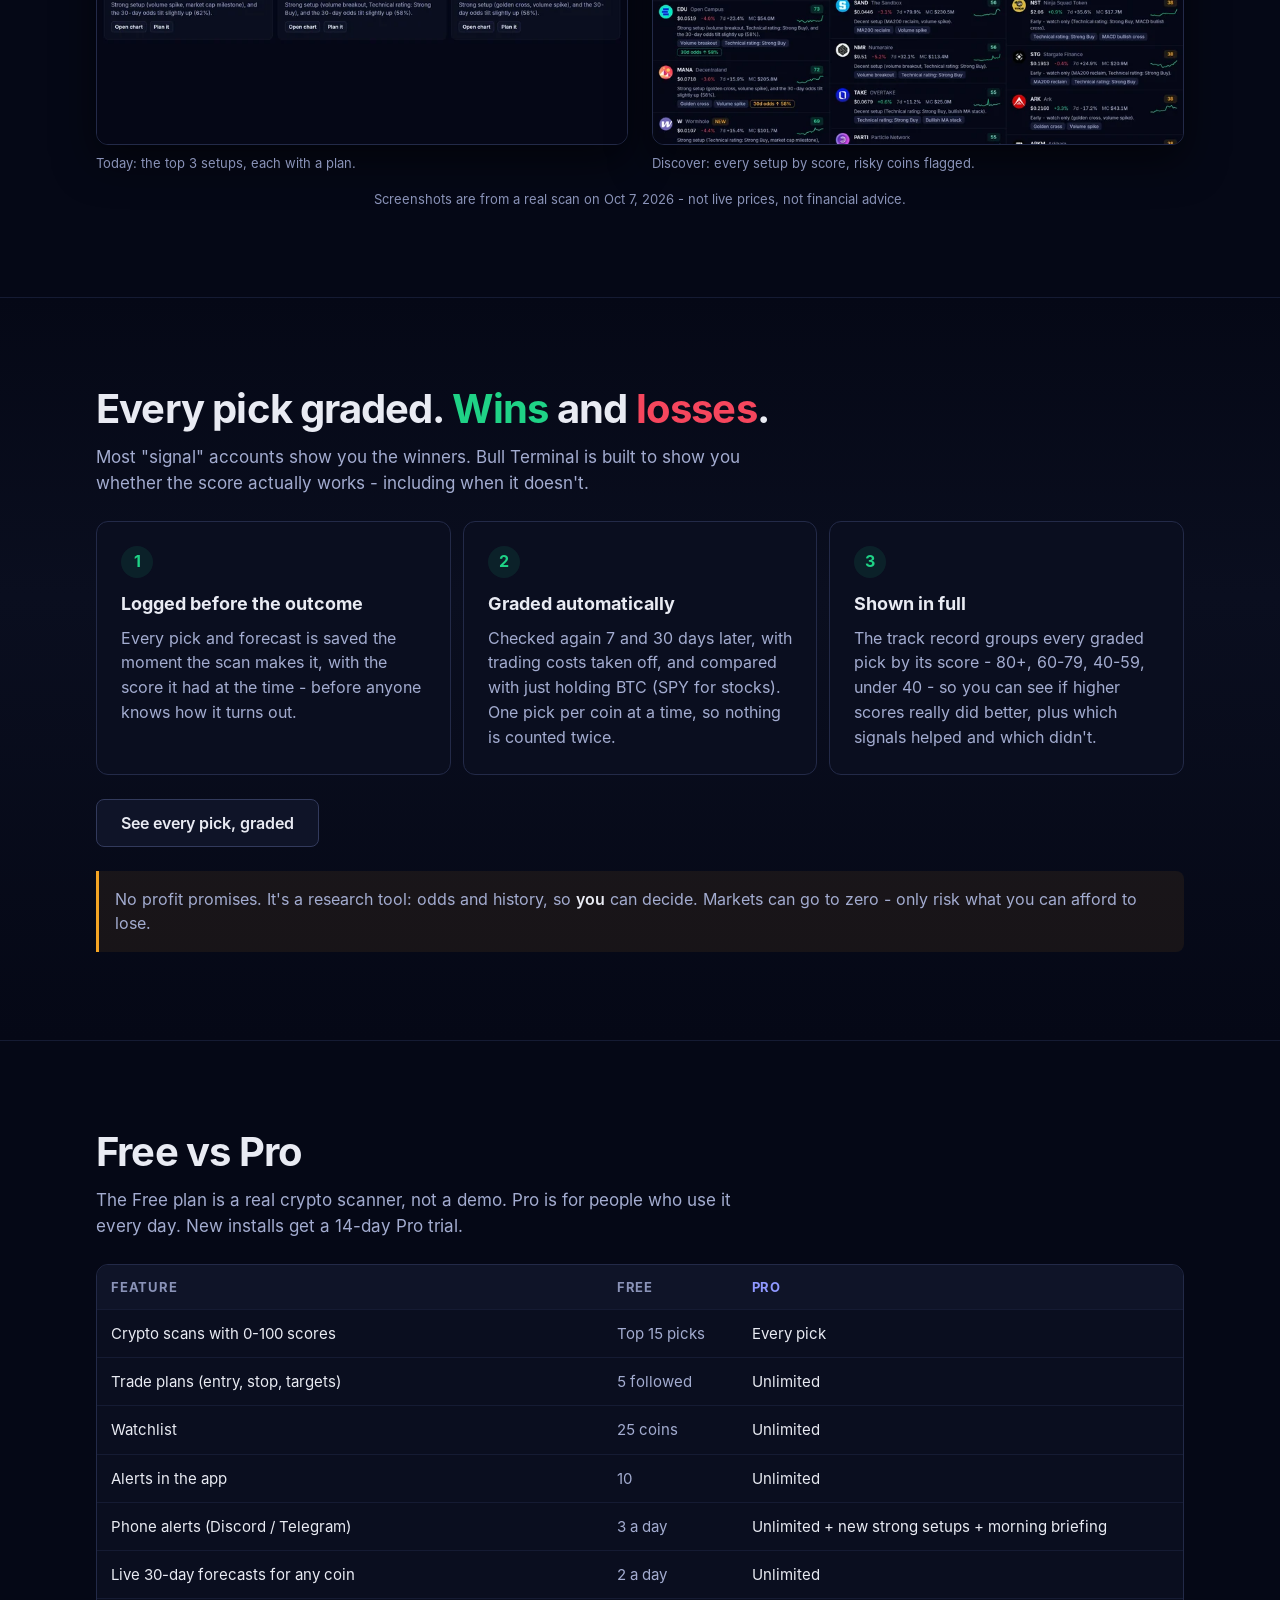
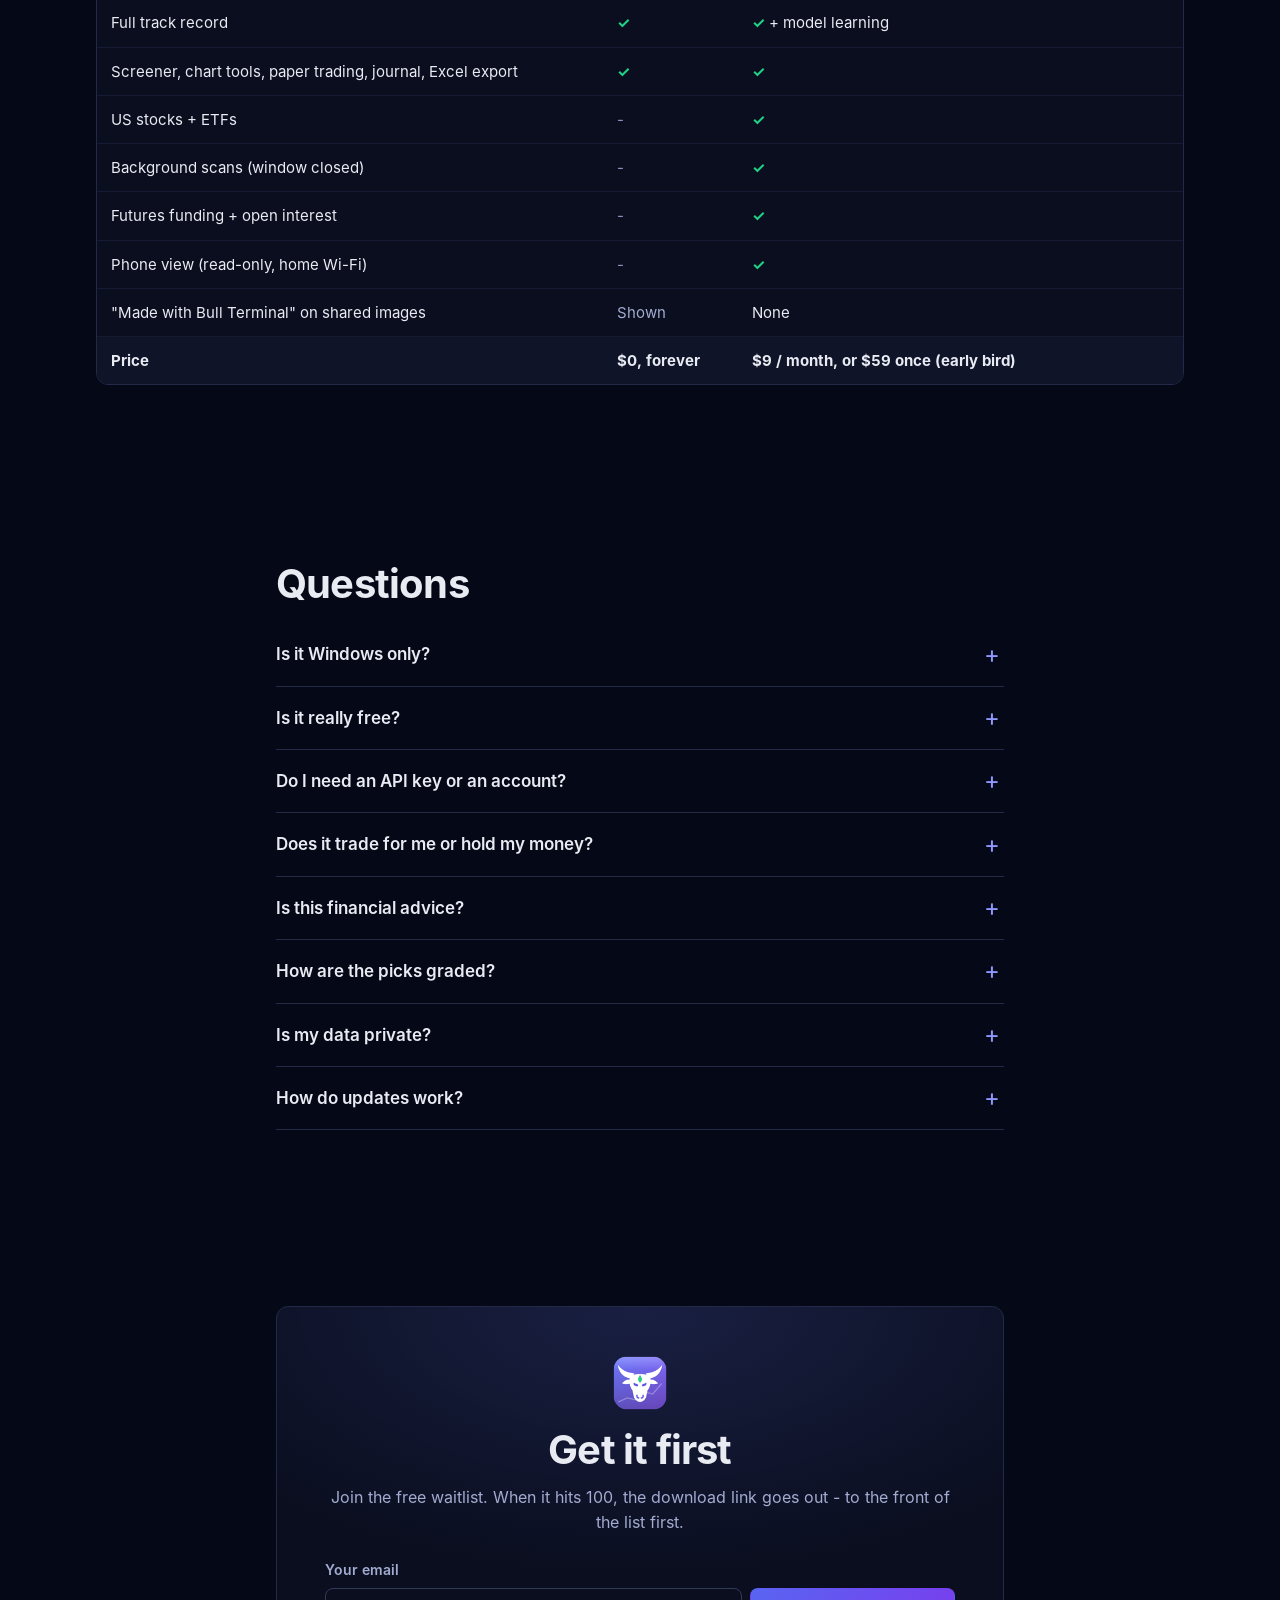
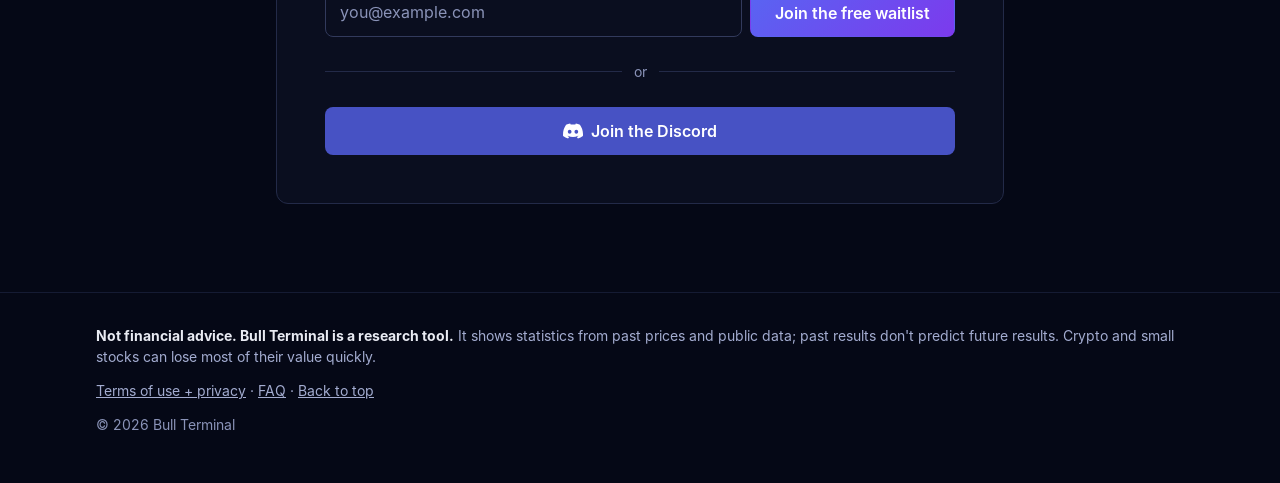
==== commit 396423f1: "Publish waitlist site" ====
--- a/index.html
+++ b/index.html
@@ -187,6 +187,7 @@
         <p>The track record groups every graded pick by its score - 80+, 60-79, 40-59, under 40 - so you can see if higher scores really did better, plus which signals helped and which didn't.</p>
       </li>
     </ol>
+    <p style="margin-top:24px"><a class="btn sec" style="padding:0 var(--s5)" href="results/">See every pick, graded</a></p>
     <p class="note">No profit promises. It's a research tool: odds and history, so <em>you</em> can decide. Markets can go to zero - only risk what you can afford to lose.</p>
   </div>
 </section>
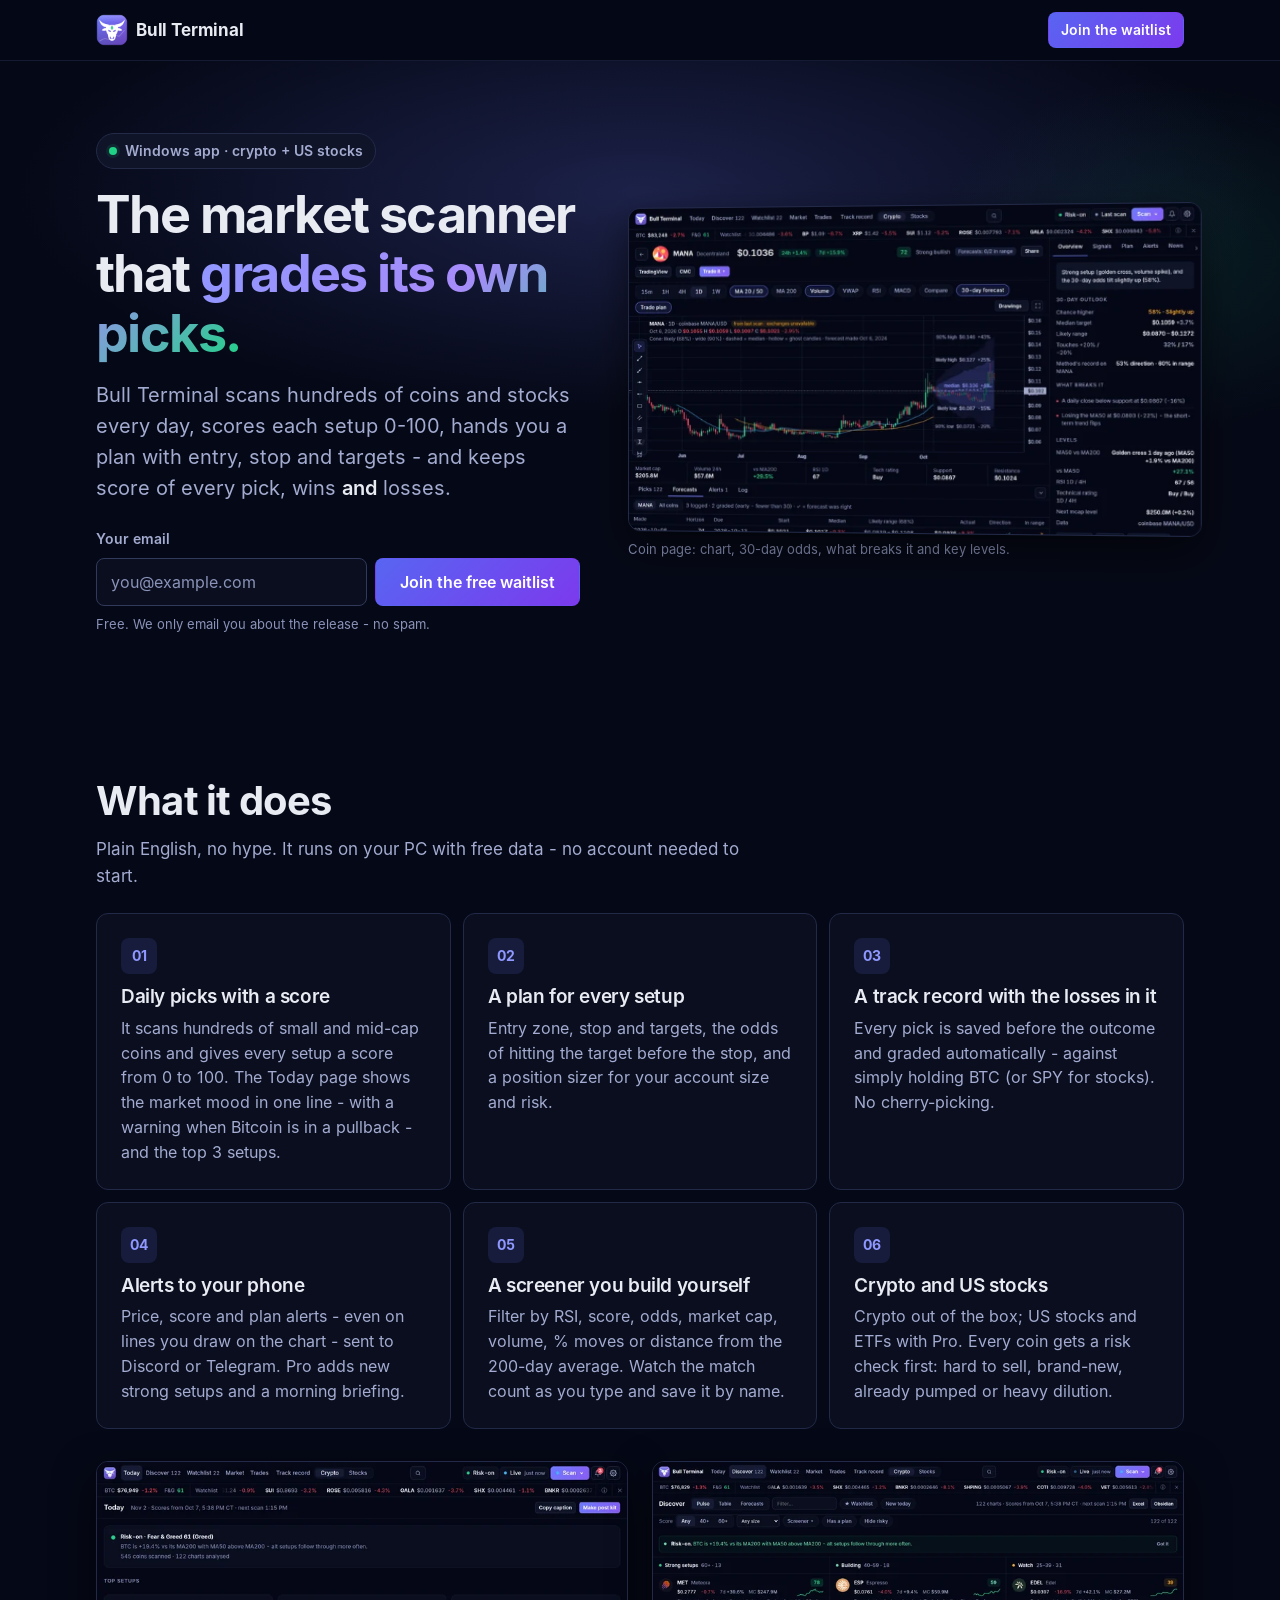
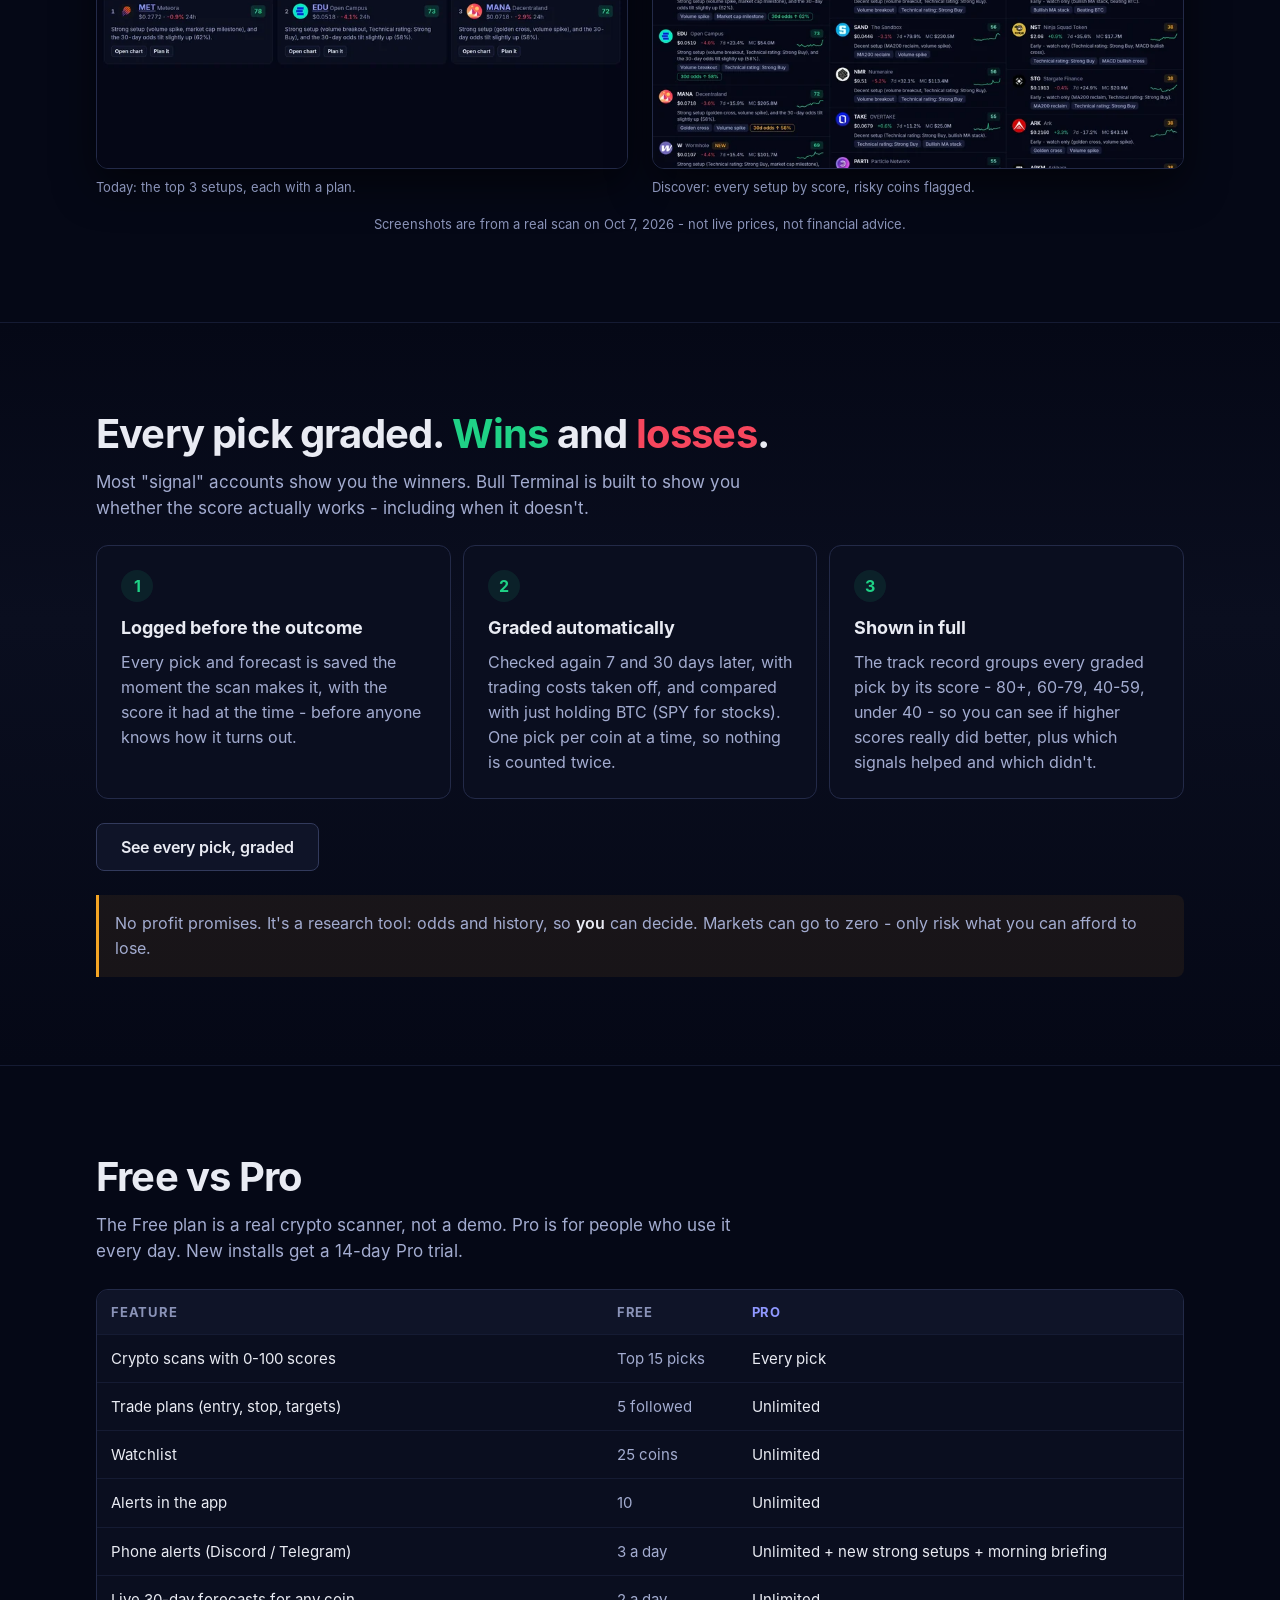
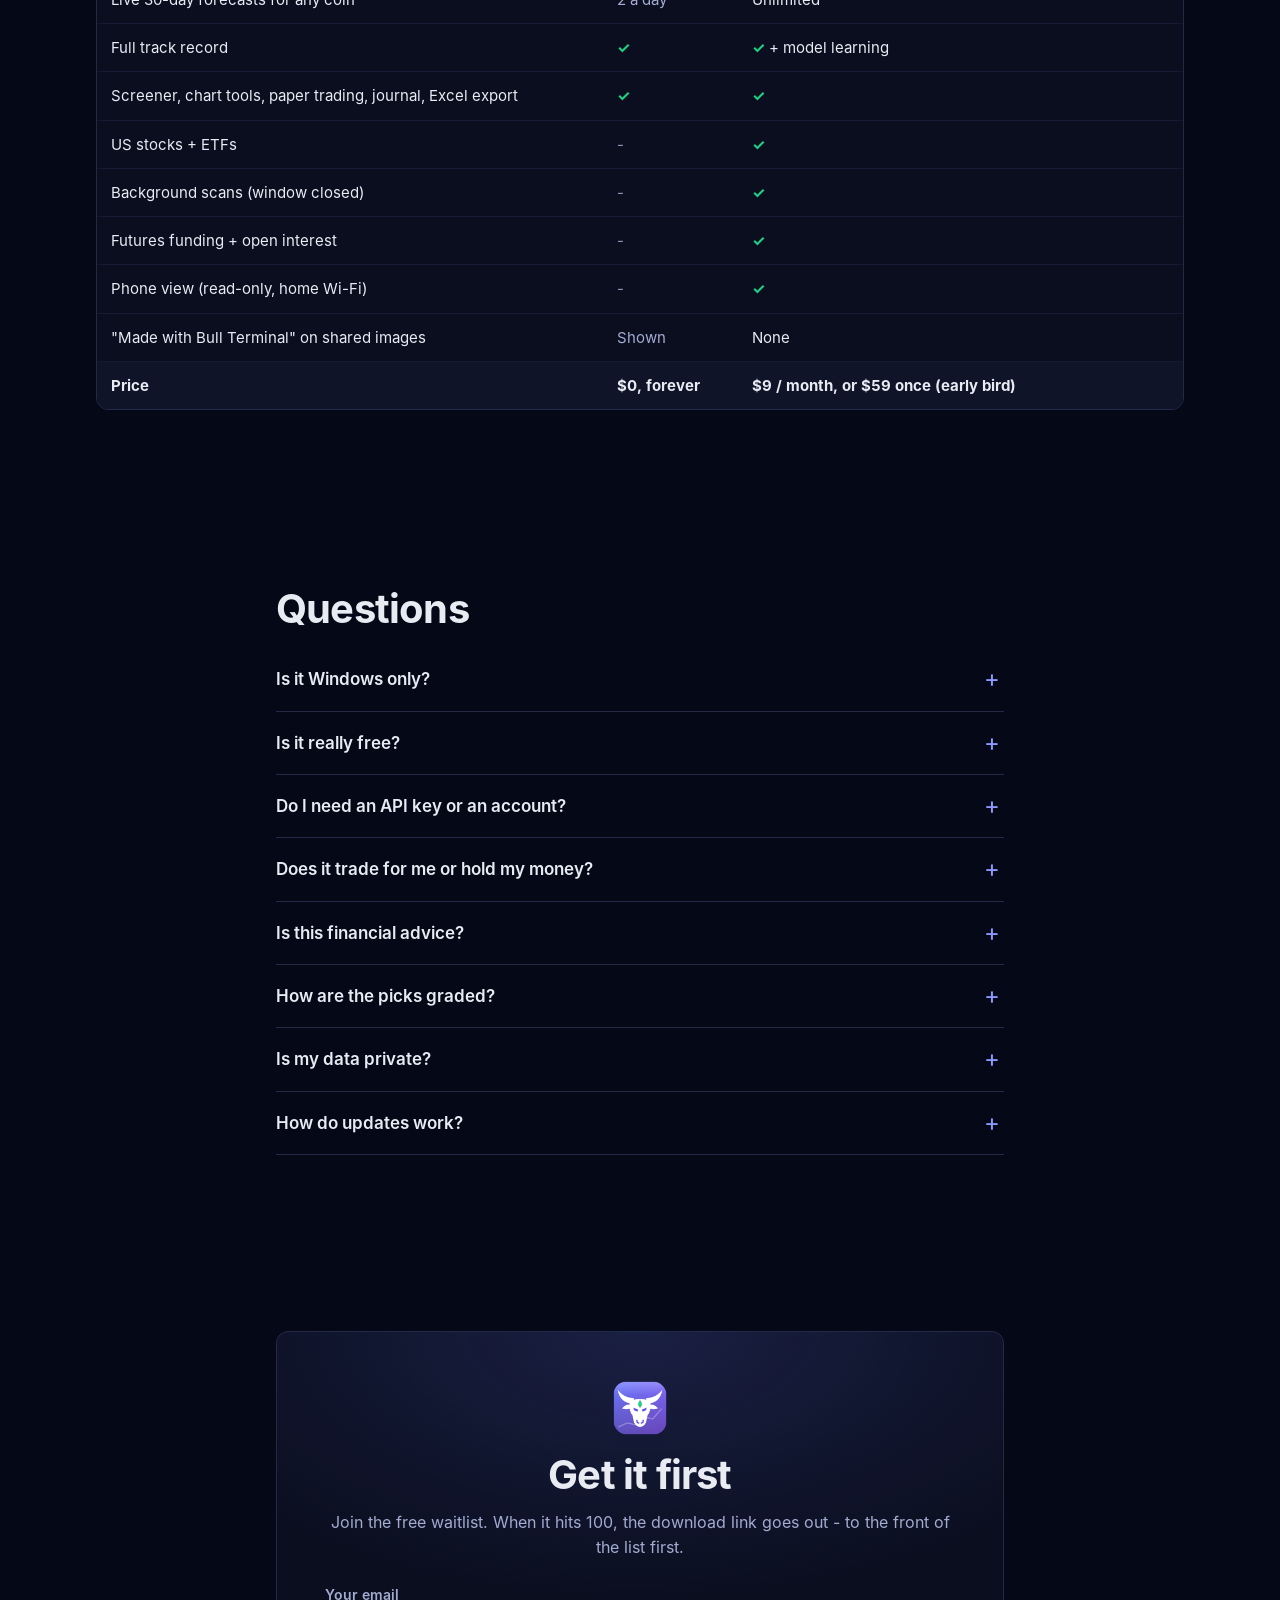
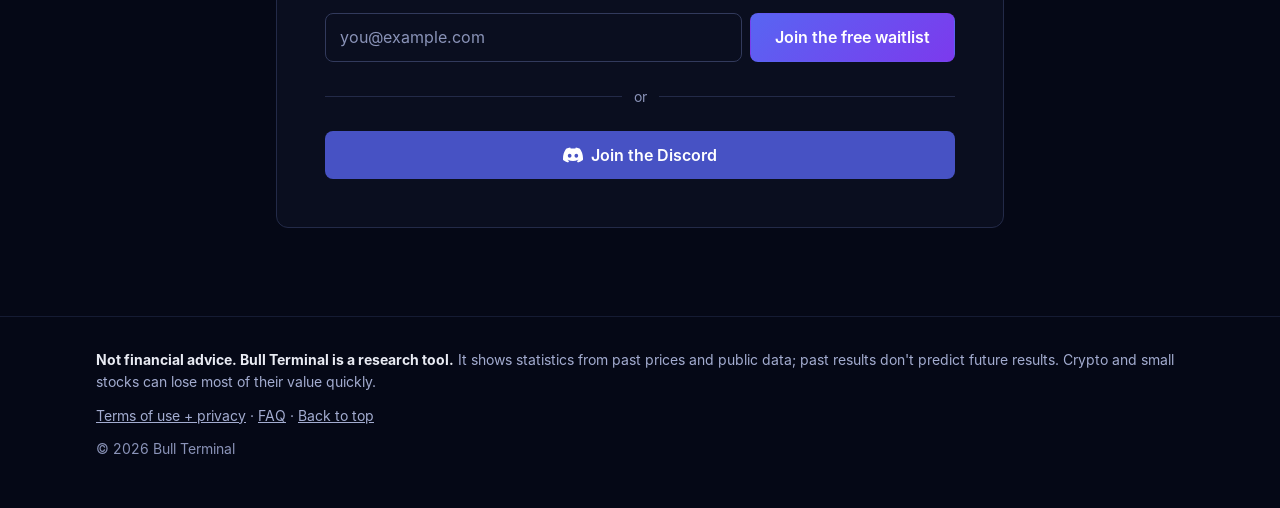
==== commit 8361c6f8: "Publish waitlist site" ====
--- a/index.html
+++ b/index.html
@@ -63,6 +63,10 @@
         <p class="fine">Free. We only email you about the release - no spam.</p>
         <p class="msg" role="status" aria-live="polite" data-msg></p>
       </form>
+      <div class="count" data-count hidden>
+        <p data-count-text></p>
+        <div class="count-track" role="progressbar" aria-label="Waitlist sign-ups" aria-valuemin="0" aria-valuemax="100"><span data-count-bar></span></div>
+      </div>
     </div>
 
     <figure class="shot hero-shot">
@@ -121,7 +125,7 @@
       <li class="card feat">
         <span class="ic" aria-hidden="true">01</span>
         <h3>Daily picks with a score</h3>
-        <p>It scans hundreds of small and mid-cap coins and gives every setup a score from 0 to 100. The Today page shows the market mood in one line and the top 3 setups.</p>
+        <p>It scans hundreds of small and mid-cap coins and gives every setup a score from 0 to 100. The Today page shows the market mood in one line - with a warning when Bitcoin is in a pullback - and the top 3 setups.</p>
       </li>
       <li class="card feat">
         <span class="ic" aria-hidden="true">02</span>
--- a/css/site.css
+++ b/css/site.css
@@ -182,3 +182,9 @@
   .steps{grid-template-columns:repeat(3,1fr)}
   .join-card{padding:48px}
 }
+
+/* launch counter (hidden until WAITLIST_COUNT is set in js/main.js) */
+.count{margin-top:var(--s4);max-width:440px}
+.count p{margin:0 0 var(--s2);font-size:14px;font-weight:600;color:var(--tx2,#c9cde4)}
+.count-track{height:8px;border-radius:99px;background:var(--acc-bg);overflow:hidden}
+.count-track span{display:block;height:100%;width:0;background:var(--brand);border-radius:99px;transition:width .6s ease}
